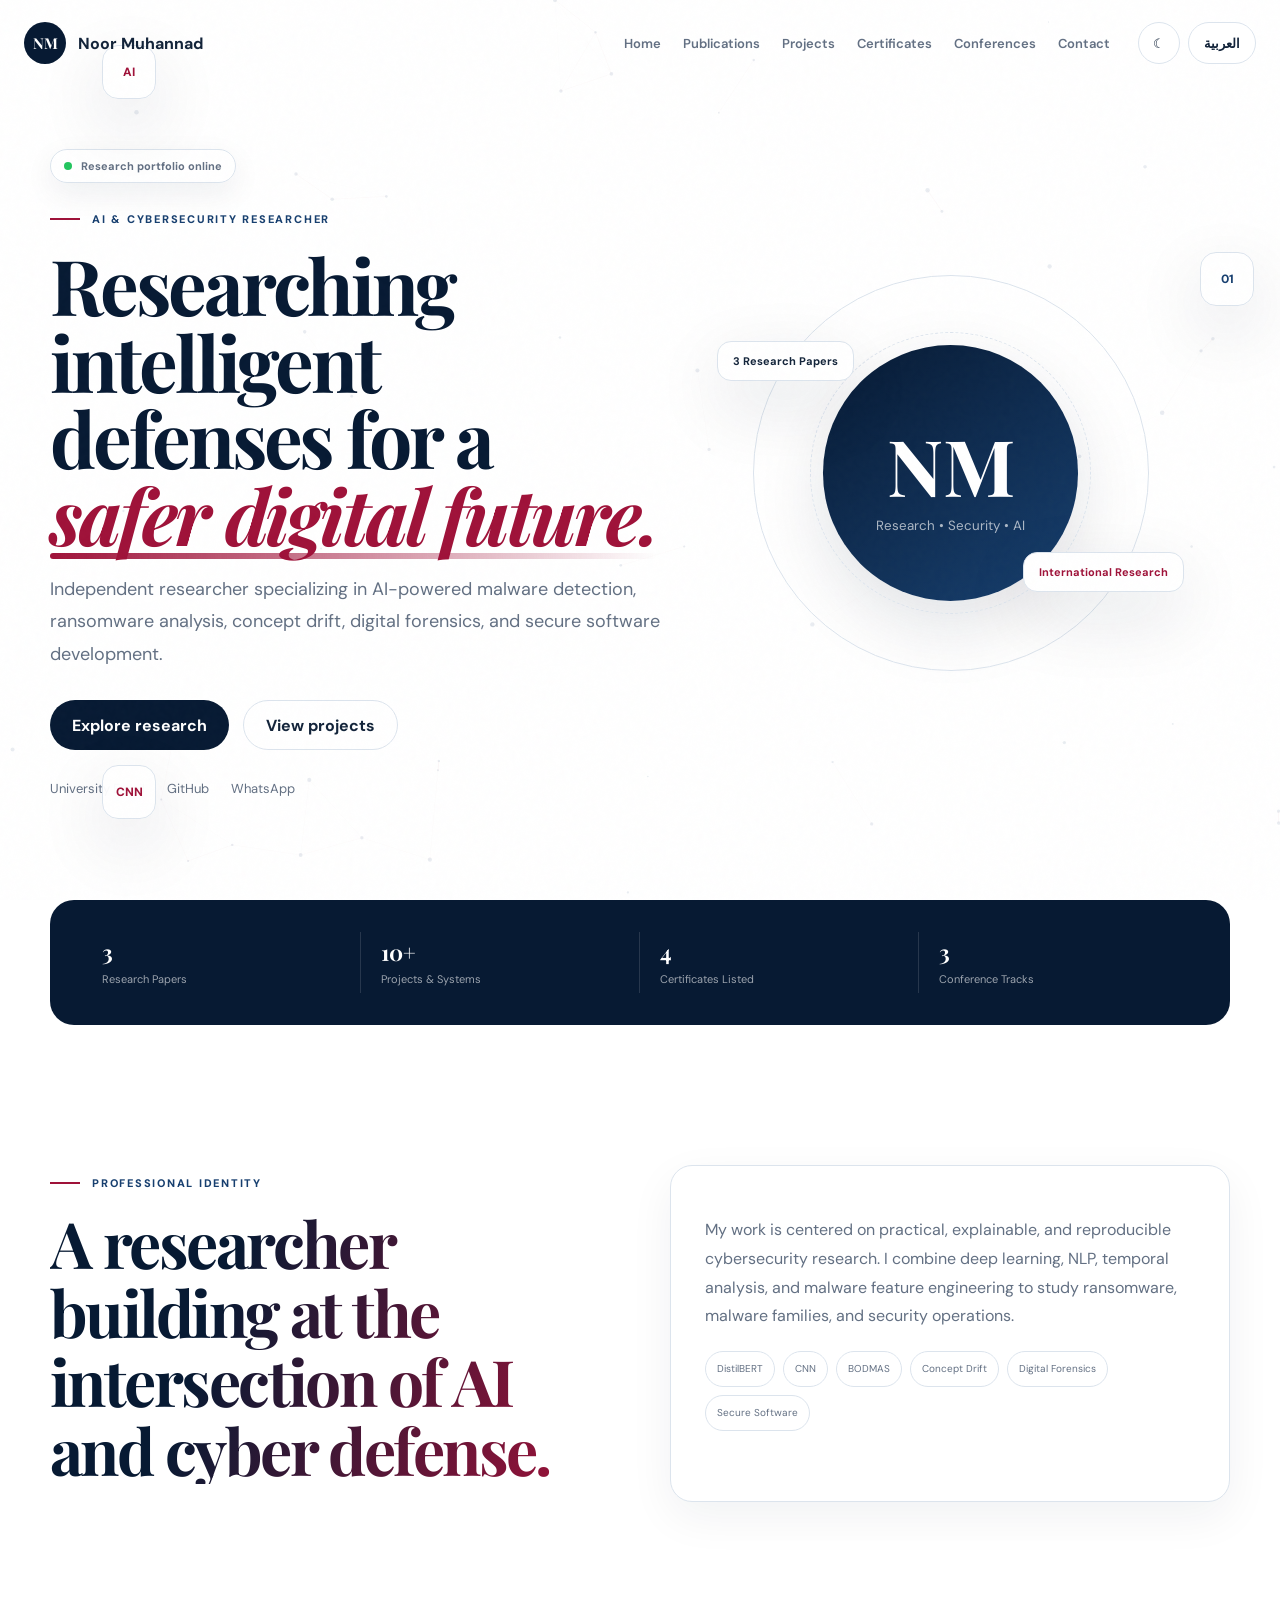
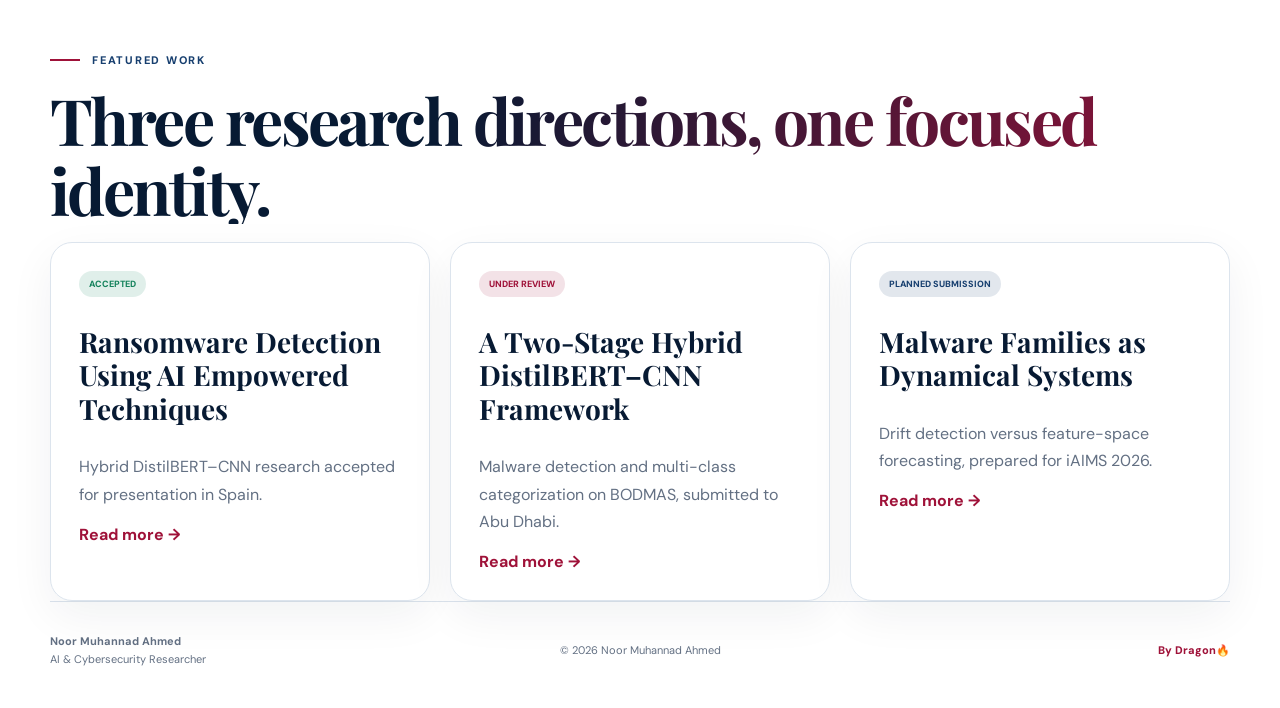
==== index.html @ e081cc7e "Add files via upload Initial Academic Portfolio" ====
<!DOCTYPE html><html lang="en" dir="ltr" data-theme="light"><head>
<meta charset="UTF-8">
<meta name="viewport" content="width=device-width,initial-scale=1">
<meta name="theme-color" content="#071a33">
<link rel="icon" href="assets/favicon.svg" type="image/svg+xml">
<link rel="preconnect" href="https://fonts.googleapis.com">
<link rel="preconnect" href="https://fonts.gstatic.com" crossorigin>
<link href="https://fonts.googleapis.com/css2?family=Cairo:wght@400;500;600;700;800&family=DM+Sans:wght@400;500;600;700&family=Playfair+Display:wght@600;700&display=swap" rel="stylesheet">
<link rel="stylesheet" href="styles.css">
<script defer src="script.js"></script>
<title>Noor Muhannad Ahmed | AI & Cybersecurity Researcher</title>
<meta name="description" content="Academic portfolio of Noor Muhannad Ahmed.">
</head><body><canvas id="cyberCanvas" aria-hidden="true"></canvas><div id="cursorGlow" aria-hidden="true"></div>
<div class="scroll-progress" id="scrollProgress"></div><div class="noise"></div>
<header class="site-header">
<a class="brand" href="index.html"><span class="brand-mark">NM</span><span data-en="Noor Muhannad" data-ar="نور مهند">Noor Muhannad</span></a>
<nav class="nav" id="nav">
<a href="index.html" data-en="Home" data-ar="الرئيسية">Home</a>
<a href="publications.html" data-en="Publications" data-ar="الأبحاث">Publications</a>
<a href="projects.html" data-en="Projects" data-ar="المشاريع">Projects</a>
<a href="certificates.html" data-en="Certificates" data-ar="الشهادات">Certificates</a>
<a href="conferences.html" data-en="Conferences" data-ar="المؤتمرات">Conferences</a>
<a href="contact.html" data-en="Contact" data-ar="التواصل">Contact</a>
</nav>
<div class="header-actions">
<button id="themeToggle" class="icon-btn" aria-label="Theme">☾</button>
<button id="langToggle" class="lang-btn">العربية</button>
<button id="menuBtn" class="menu-btn" aria-label="Menu"><span></span><span></span></button>
</div>
</header>
<main>
<section class="hero section">
<div class="hero-copy reveal">
<div class="live-badge"><span class="live-dot"></span><span data-en="Research portfolio online" data-ar="الملف البحثي متاح الآن">Research portfolio online</span></div>
<p class="eyebrow"><span></span><span data-en="AI & Cybersecurity Researcher" data-ar="باحثة في الذكاء الاصطناعي والأمن السيبراني">AI & Cybersecurity Researcher</span></p>
<h1 data-en="Researching intelligent defenses for a <em>safer digital future.</em>" data-ar="أبحث في الدفاعات الذكية من أجل <em>مستقبل رقمي أكثر أماناً.</em>">Researching intelligent defenses for a <em>safer digital future.</em></h1>
<p class="lead" data-en="Independent researcher specializing in AI-powered malware detection, ransomware analysis, concept drift, digital forensics, and secure software development." data-ar="باحثة مستقلة متخصصة في كشف البرمجيات الخبيثة بالذكاء الاصطناعي، وتحليل برمجيات الفدية، والانجراف المفاهيمي، والأدلة الجنائية الرقمية، وتطوير البرمجيات الآمنة.">Independent researcher specializing in AI-powered malware detection, ransomware analysis, concept drift, digital forensics, and secure software development.</p>
<div class="actions"><a class="btn primary" href="publications.html" data-en="Explore research" data-ar="استعرض الأبحاث">Explore research</a><a class="btn secondary" href="projects.html" data-en="View projects" data-ar="عرض المشاريع">View projects</a></div>
<div class="social-row">
<a href="mailto:NoorMuhannad.sec@student.uobabylon.edu.iq">University Email</a>
<a href="https://github.com/noor-muhannad" target="_blank">GitHub</a>
<a href="https://wa.me/9647718672592" target="_blank">WhatsApp</a>
</div>
</div>
<div class="hero-visual reveal">
<div class="floating-code code-a">AI</div>
<div class="floating-code code-b">01</div>
<div class="floating-code code-c">CNN</div>
<div class="identity-sphere">
<div class="ring r1"></div><div class="ring r2"></div>
<div class="core"><strong>NM</strong><small data-en="Research • Security • AI" data-ar="بحث • أمن • ذكاء اصطناعي">Research • Security • AI</small></div>
<span class="float-card fc1" data-en="3 Research Papers" data-ar="3 أبحاث علمية">3 Research Papers</span>
<span class="float-card fc2" data-en="International Research" data-ar="بحث دولي">International Research</span>
</div>
</div>
</section>
<section class="stats section reveal">
<article><strong>3</strong><span data-en="Research Papers" data-ar="أبحاث علمية">Research Papers</span></article>
<article><strong>10+</strong><span data-en="Projects & Systems" data-ar="مشاريع وأنظمة">Projects & Systems</span></article>
<article><strong>4</strong><span data-en="Certificates Listed" data-ar="شهادات مدرجة">Certificates Listed</span></article>
<article><strong>3</strong><span data-en="Conference Tracks" data-ar="مسارات مؤتمرات">Conference Tracks</span></article>
</section>
<section class="section intro-grid">
<div class="section-title reveal"><p class="eyebrow"><span></span><span data-en="Professional identity" data-ar="الهوية المهنية">Professional identity</span></p><h2 data-en="A researcher building at the intersection of AI and cyber defense." data-ar="باحثة تعمل عند تقاطع الذكاء الاصطناعي والدفاع السيبراني.">A researcher building at the intersection of AI and cyber defense.</h2></div>
<div class="profile-card reveal">
<p data-en="My work is centered on practical, explainable, and reproducible cybersecurity research. I combine deep learning, NLP, temporal analysis, and malware feature engineering to study ransomware, malware families, and security operations." data-ar="يتركز عملي على أبحاث أمن سيبراني عملية وقابلة للتفسير والتكرار. أوظف التعلم العميق ومعالجة اللغة والتحليل الزمني وهندسة خصائص البرمجيات الخبيثة لدراسة برمجيات الفدية وعائلات البرمجيات الخبيثة وعمليات الأمن.">My work is centered on practical, explainable, and reproducible cybersecurity research. I combine deep learning, NLP, temporal analysis, and malware feature engineering to study ransomware, malware families, and security operations.</p>
<div class="profile-list"><span>DistilBERT</span><span>CNN</span><span>BODMAS</span><span>Concept Drift</span><span>Digital Forensics</span><span>Secure Software</span></div>
</div>
</section>
<section class="section featured">
<div class="section-title reveal"><p class="eyebrow"><span></span><span data-en="Featured work" data-ar="أعمال مختارة">Featured work</span></p><h2 data-en="Three research directions, one focused identity." data-ar="ثلاثة اتجاهات بحثية وهوية متخصصة واحدة.">Three research directions, one focused identity.</h2></div>
<div class="card-grid">
<article class="card reveal"><span class="pill accepted" data-en="Accepted" data-ar="مقبول">Accepted</span><h3>Ransomware Detection Using AI Empowered Techniques</h3><p data-en="Hybrid DistilBERT–CNN research accepted for presentation in Spain." data-ar="بحث هجين باستخدام DistilBERT وCNN مقبول للعرض في إسبانيا.">Hybrid DistilBERT–CNN research accepted for presentation in Spain.</p><a href="publications.html">Read more →</a></article>
<article class="card reveal"><span class="pill review" data-en="Under Review" data-ar="قيد المراجعة">Under Review</span><h3>A Two-Stage Hybrid DistilBERT–CNN Framework</h3><p data-en="Malware detection and multi-class categorization on BODMAS, submitted to Abu Dhabi." data-ar="كشف وتصنيف متعدد الفئات للبرمجيات الخبيثة على BODMAS، مقدم إلى أبوظبي.">Malware detection and multi-class categorization on BODMAS, submitted to Abu Dhabi.</p><a href="publications.html">Read more →</a></article>
<article class="card reveal"><span class="pill submitted" data-en="Planned Submission" data-ar="مقرر للتقديم">Planned Submission</span><h3>Malware Families as Dynamical Systems</h3><p data-en="Drift detection versus feature-space forecasting, prepared for iAIMS 2026." data-ar="مقارنة كشف الانجراف بالتنبؤ في فضاء الخصائص، معدّ للتقديم إلى iAIMS 2026.">Drift detection versus feature-space forecasting, prepared for iAIMS 2026.</p><a href="publications.html">Read more →</a></article>
</div>
</section>
</main>
<footer>
<div><strong>Noor Muhannad Ahmed</strong><span data-en="AI & Cybersecurity Researcher" data-ar="باحثة في الذكاء الاصطناعي والأمن السيبراني">AI & Cybersecurity Researcher</span></div>
<p>© <span id="year"></span> Noor Muhannad Ahmed</p>
<p class="dragon">By Dragon🔥</p>
</footer>
</body></html>
---- styles.css ----
:root{--navy:#071a33;--blue:#173f6f;--cherry:#9f1239;--cherry2:#c51f4f;--bg:#fff;--surface:#fff;--surface2:#f4f7fa;--text:#13243a;--muted:#637083;--line:#dce4ed;--shadow:0 24px 70px rgba(7,26,51,.12)}
html[data-theme=dark]{--navy:#e9f0fa;--blue:#94b7e5;--cherry:#ef4d79;--cherry2:#ff7198;--bg:#09111f;--surface:#0e1929;--surface2:#132238;--text:#eef4fb;--muted:#9eacbf;--line:#26364d;--shadow:0 24px 70px rgba(0,0,0,.35)}
*{box-sizing:border-box}html{scroll-behavior:smooth}body{margin:0;background:var(--bg);color:var(--text);font-family:"DM Sans",sans-serif;transition:.3s}a{text-decoration:none;color:inherit}.section{width:min(1180px,calc(100% - 48px));margin:auto}.noise{position:fixed;inset:0;pointer-events:none;z-index:90;opacity:.02;background-image:url("data:image/svg+xml,%3Csvg viewBox='0 0 160 160' xmlns='http://www.w3.org/2000/svg'%3E%3Cfilter id='n'%3E%3CfeTurbulence type='fractalNoise' baseFrequency='.9' numOctaves='4'/%3E%3C/filter%3E%3Crect width='100%25' height='100%25' filter='url(%23n)'/%3E%3C/svg%3E")}.scroll-progress{position:fixed;top:0;left:0;height:3px;background:linear-gradient(90deg,var(--cherry),var(--cherry2));z-index:200;width:0}.site-header{width:min(1280px,calc(100% - 48px));height:86px;margin:auto;display:flex;align-items:center;gap:28px;position:relative;z-index:100}.brand{display:flex;align-items:center;gap:12px;font-weight:700}.brand-mark{width:42px;height:42px;border-radius:50%;display:grid;place-items:center;background:#071a33;color:#fff;font:700 15px "Playfair Display",serif}.nav{display:flex;gap:22px;margin-left:auto;font-size:13px;font-weight:600}.nav a{color:var(--muted)}.nav a:hover{color:var(--cherry)}.header-actions{display:flex;gap:8px}.icon-btn,.lang-btn{border:1px solid var(--line);background:var(--surface);color:var(--text);height:42px;border-radius:999px;cursor:pointer}.icon-btn{width:42px}.lang-btn{padding:0 15px;font-weight:700}.menu-btn{display:none;border:0;background:transparent}.menu-btn span{display:block;width:24px;height:2px;background:var(--text);margin:5px}.hero{min-height:calc(100vh - 86px);display:grid;grid-template-columns:1.1fr .9fr;align-items:center;gap:70px;padding:60px 0 100px}.eyebrow{display:flex;align-items:center;gap:12px;text-transform:uppercase;letter-spacing:.16em;font-size:11px;font-weight:800;color:var(--blue)}.eyebrow>span:first-child{width:30px;height:2px;background:var(--cherry)}h1,h2,h3{color:var(--navy)}.hero h1,.page-hero h1,.section-title h2{font-family:"Playfair Display",serif;letter-spacing:-.04em}.hero h1{font-size:clamp(54px,6vw,90px);line-height:1;margin:20px 0}.hero h1 em{color:var(--cherry)}.lead{font-size:18px;line-height:1.8;color:var(--muted);max-width:700px}.actions{display:flex;gap:14px;margin-top:30px}.btn{display:inline-flex;align-items:center;justify-content:center;min-height:50px;padding:0 22px;border-radius:999px;font-weight:700}.primary{background:#071a33;color:#fff}.secondary{border:1px solid var(--line);background:var(--surface)}.social-row{display:flex;gap:22px;margin-top:30px;color:var(--muted);font-size:13px}.identity-sphere{width:min(440px,90vw);aspect-ratio:1;position:relative;display:grid;place-items:center}.ring{position:absolute;border:1px solid var(--line);border-radius:50%}.r1{inset:5%;animation:spin 20s linear infinite}.r2{inset:18%;border-style:dashed;animation:spin 15s linear infinite reverse}.core{width:58%;aspect-ratio:1;border-radius:50%;background:linear-gradient(145deg,#071a33,#173f6f);color:#fff;display:grid;place-items:center;align-content:center;box-shadow:var(--shadow)}.core strong{font:700 78px "Playfair Display",serif}.core small{opacity:.65}.float-card{position:absolute;background:var(--surface);border:1px solid var(--line);border-radius:14px;padding:12px 15px;box-shadow:var(--shadow);font-size:11px;font-weight:700}.fc1{top:20%;left:-3%}.fc2{right:-3%;bottom:23%;color:var(--cherry)}.stats{background:#071a33;color:#fff;display:grid;grid-template-columns:repeat(4,1fr);padding:32px;border-radius:24px}.stats article{padding:5px 20px;border-right:1px solid rgba(255,255,255,.13)}.stats article:last-child{border-right:0}.stats strong{display:block;font:700 22px "Playfair Display",serif}.stats span{font-size:11px;color:rgba(255,255,255,.6)}.intro-grid,.featured{padding-top:140px}.intro-grid{display:grid;grid-template-columns:1fr 1fr;gap:60px}.section-title h2{font-size:clamp(40px,5vw,65px);line-height:1.08;margin:18px 0}.profile-card,.card,.project-card,.certificate-card,.publication,.conference,.contact-panel,.qr-box{background:var(--surface);border:1px solid var(--line);border-radius:22px;box-shadow:0 15px 45px rgba(7,26,51,.06)}.profile-card{padding:34px;line-height:1.8;color:var(--muted)}.profile-list,.tags{display:flex;flex-wrap:wrap;gap:8px;margin-top:20px}.profile-list span,.tags span{border:1px solid var(--line);border-radius:999px;padding:8px 11px;font-size:10px}.card-grid{display:grid;grid-template-columns:repeat(3,1fr);gap:20px}.card{padding:28px}.card h3{font:700 28px/1.2 "Playfair Display",serif}.card p{color:var(--muted);line-height:1.7}.card a,.text-link{color:var(--cherry);font-weight:700}.pill{display:inline-flex;padding:7px 10px;border-radius:999px;font-size:9px;text-transform:uppercase;font-weight:800}.accepted{background:rgba(22,131,93,.13);color:#16835d}.review{background:rgba(159,18,57,.12);color:var(--cherry)}.submitted{background:rgba(23,63,111,.12);color:var(--blue)}.page-hero{padding:90px 0 70px}.page-hero h1{font-size:clamp(48px,6vw,78px);line-height:1.06;max-width:980px}.pub-list,.conference-list{display:flex;flex-direction:column;gap:22px;padding-bottom:100px}.publication{padding:34px}.pub-meta{display:flex;justify-content:space-between}.publication h2{font:700 34px/1.2 "Playfair Display",serif}.publication p{color:var(--muted);line-height:1.75}.authors{color:var(--blue)!important;font-weight:700}.venue{font-weight:700}.pub-actions{margin-top:22px}.project-grid{display:grid;grid-template-columns:repeat(3,1fr);gap:20px;padding-bottom:100px}.project-card{padding:28px;position:relative}.project-no{position:absolute;right:22px;top:18px;color:var(--muted);opacity:.35;font-weight:800}.project-card h3{font:700 27px/1.2 "Playfair Display",serif;padding-right:30px}.project-card p{color:var(--muted);line-height:1.7}.stack{color:var(--cherry)!important;font-size:11px;font-weight:700}.certificate-grid{display:grid;grid-template-columns:repeat(2,1fr);gap:22px}.certificate-card{padding:30px}.cert-icon{width:48px;height:48px;border-radius:14px;background:#071a33;color:#fff;display:grid;place-items:center;font-weight:800}.certificate-card h3{font:700 28px/1.2 "Playfair Display",serif}.certificate-card p{color:var(--muted);line-height:1.7}.cert-note{display:inline-block;margin-top:15px;color:var(--cherry);font-size:11px}.recognition{padding:140px 0 100px}.conference{padding:30px;display:grid;grid-template-columns:70px 1fr;gap:22px}.flag{font-size:40px}.conference h2{font:700 32px/1.2 "Playfair Display",serif}.conference p{color:var(--muted);line-height:1.7}.contact-layout{display:grid;grid-template-columns:1fr 360px;gap:24px;padding-bottom:100px}.contact-panel{padding:26px;display:flex;flex-direction:column;gap:12px}.contact-panel a{display:flex;align-items:center;gap:14px;padding:16px;border:1px solid var(--line);border-radius:14px}.contact-panel a>span{width:38px;height:38px;border-radius:50%;display:grid;place-items:center;background:var(--surface2)}.contact-panel small{display:block;color:var(--muted)}.contact-panel strong{font-size:13px}.qr-box{padding:26px;text-align:center}.qr-box h2{font:700 28px "Playfair Display",serif}.qr-box img{max-width:220px}.qr-box p{font-size:10px;color:var(--muted);word-break:break-all}footer{width:min(1180px,calc(100% - 48px));margin:auto;border-top:1px solid var(--line);padding:30px 0 40px;display:grid;grid-template-columns:1fr auto 1fr;align-items:center;color:var(--muted);font-size:11px}footer div span{display:block;margin-top:4px}.dragon{text-align:right;color:var(--cherry);font-weight:800}.reveal{opacity:0;transform:translateY(24px);transition:.7s}.reveal.visible{opacity:1;transform:none}.arabic{font-family:"Cairo",sans-serif}.arabic h1,.arabic h2,.arabic h3{font-family:"Cairo",sans-serif!important}.arabic .nav{margin-left:0;margin-right:auto}.arabic .stats article{border-right:0;border-left:1px solid rgba(255,255,255,.13)}.arabic .stats article:last-child{border-left:0}.arabic .project-no{right:auto;left:22px}.arabic .project-card h3{padding-right:0;padding-left:30px}.arabic .dragon{text-align:left}@keyframes spin{to{transform:rotate(360deg)}}@media(max-width:900px){.nav{display:none;position:absolute;top:74px;right:0;width:240px;padding:20px;background:var(--surface);border:1px solid var(--line);border-radius:18px;box-shadow:var(--shadow);flex-direction:column}.nav.open{display:flex}.menu-btn{display:block}.hero{grid-template-columns:1fr;text-align:center}.eyebrow,.actions,.social-row{justify-content:center}.stats{grid-template-columns:1fr 1fr}.intro-grid{grid-template-columns:1fr}.card-grid,.project-grid{grid-template-columns:1fr 1fr}.contact-layout{grid-template-columns:1fr}.qr-box{max-width:380px;margin:auto}.arabic .nav{right:auto;left:0}}@media(max-width:600px){.section,.site-header,footer{width:min(100% - 28px,1180px)}.hero h1{font-size:46px}.stats{grid-template-columns:1fr}.stats article,.arabic .stats article{border:0;border-bottom:1px solid rgba(255,255,255,.13);padding:15px 3px}.card-grid,.project-grid,.certificate-grid{grid-template-columns:1fr}.publication h2,.conference h2{font-size:26px}.conference{grid-template-columns:1fr}.contact-panel strong{font-size:10px}.social-row{flex-direction:column;align-items:center}.intro-grid,.featured{padding-top:100px}footer{grid-template-columns:1fr;text-align:center;gap:6px}.dragon,.arabic .dragon{text-align:center}}

#cyberCanvas{
position:fixed;
inset:0;
width:100%;
height:100%;
z-index:-3;
pointer-events:none;
opacity:.42
}
#cursorGlow{
position:fixed;
width:260px;
height:260px;
border-radius:50%;
pointer-events:none;
z-index:-2;
background:radial-gradient(circle,rgba(159,18,57,.14),rgba(23,63,111,.07) 42%,transparent 72%);
transform:translate(-50%,-50%);
filter:blur(8px);
opacity:0;
transition:opacity .25s ease
}
body:hover #cursorGlow{opacity:1}
.live-badge{
display:inline-flex;
align-items:center;
gap:9px;
margin-bottom:18px;
padding:9px 13px;
border:1px solid var(--line);
border-radius:999px;
background:color-mix(in srgb,var(--surface) 88%,transparent);
backdrop-filter:blur(14px);
box-shadow:0 10px 30px rgba(7,26,51,.07);
font-size:11px;
font-weight:700;
color:var(--muted)
}
.live-dot{
width:8px;
height:8px;
border-radius:50%;
background:#22c55e;
box-shadow:0 0 0 0 rgba(34,197,94,.5);
animation:livePulse 2s infinite
}
@keyframes livePulse{
0%{box-shadow:0 0 0 0 rgba(34,197,94,.45)}
70%{box-shadow:0 0 0 9px rgba(34,197,94,0)}
100%{box-shadow:0 0 0 0 rgba(34,197,94,0)}
}
.floating-code{
position:absolute;
width:54px;
height:54px;
border-radius:16px;
display:grid;
place-items:center;
background:color-mix(in srgb,var(--surface) 90%,transparent);
border:1px solid var(--line);
box-shadow:var(--shadow);
font-weight:800;
font-size:12px;
color:var(--cherry);
backdrop-filter:blur(14px);
animation:floatCode 5s ease-in-out infinite;
z-index:3
}
.code-a{top:5%;left:8%;animation-delay:0s}
.code-b{right:2%;top:28%;animation-delay:1.1s;color:var(--blue)}
.code-c{left:8%;bottom:9%;animation-delay:2.2s}
@keyframes floatCode{
0%,100%{transform:translateY(0) rotate(0)}
50%{transform:translateY(-14px) rotate(3deg)}
}
.brand-mark{
position:relative;
overflow:hidden
}
.brand-mark::after{
content:"";
position:absolute;
inset:-40%;
background:linear-gradient(110deg,transparent 35%,rgba(255,255,255,.35) 50%,transparent 65%);
transform:translateX(-120%) rotate(12deg);
animation:brandShine 5s ease-in-out infinite
}
@keyframes brandShine{
0%,72%{transform:translateX(-120%) rotate(12deg)}
88%,100%{transform:translateX(120%) rotate(12deg)}
}
.card,.project-card,.certificate-card,.publication,.conference,.profile-card,.contact-panel,.qr-box{
position:relative;
overflow:hidden;
transition:transform .28s ease,box-shadow .28s ease,border-color .28s ease
}
.card::before,.project-card::before,.certificate-card::before,.publication::before,.conference::before{
content:"";
position:absolute;
inset:0;
background:linear-gradient(120deg,transparent 15%,color-mix(in srgb,var(--cherry) 7%,transparent),transparent 78%);
transform:translateX(-120%);
transition:transform .7s ease;
pointer-events:none
}
.card:hover::before,.project-card:hover::before,.certificate-card:hover::before,.publication:hover::before,.conference:hover::before{
transform:translateX(120%)
}
.card:hover,.project-card:hover,.certificate-card:hover,.publication:hover,.conference:hover,.profile-card:hover{
transform:translateY(-8px);
box-shadow:var(--shadow);
border-color:color-mix(in srgb,var(--cherry) 35%,var(--line))
}
.hero h1 em{
position:relative;
display:inline-block
}
.hero h1 em::after{
content:"";
position:absolute;
left:0;
right:0;
bottom:-6px;
height:6px;
border-radius:999px;
background:linear-gradient(90deg,var(--cherry),transparent);
transform:scaleX(0);
transform-origin:left;
animation:underlineGrow 1.1s .65s ease forwards
}
@keyframes underlineGrow{to{transform:scaleX(1)}}
.stats article strong{
animation:metricGlow 4s ease-in-out infinite
}
.stats article:nth-child(2) strong{animation-delay:.5s}
.stats article:nth-child(3) strong{animation-delay:1s}
.stats article:nth-child(4) strong{animation-delay:1.5s}
@keyframes metricGlow{
0%,100%{text-shadow:none}
50%{text-shadow:0 0 18px rgba(255,255,255,.28)}
}
.page-hero h1,.section-title h2{
background:linear-gradient(110deg,var(--navy) 15%,var(--cherry) 48%,var(--navy) 82%);
background-size:220% auto;
-webkit-background-clip:text;
background-clip:text;
color:transparent;
animation:titleShift 8s linear infinite
}
@keyframes titleShift{to{background-position:220% center}}
.reveal{
opacity:0;
transform:translateY(34px) scale(.985);
filter:blur(5px);
transition:opacity .8s ease,transform .8s ease,filter .8s ease
}
.reveal.visible{
opacity:1;
transform:none;
filter:none
}
@media (prefers-reduced-motion:reduce){
*,*::before,*::after{animation:none!important;transition:none!important}
#cyberCanvas,#cursorGlow{display:none}
}
@media(max-width:700px){
#cursorGlow{display:none}
.floating-code{width:44px;height:44px;font-size:10px}
.code-a{left:2%}.code-b{right:0}.code-c{left:3%}
}
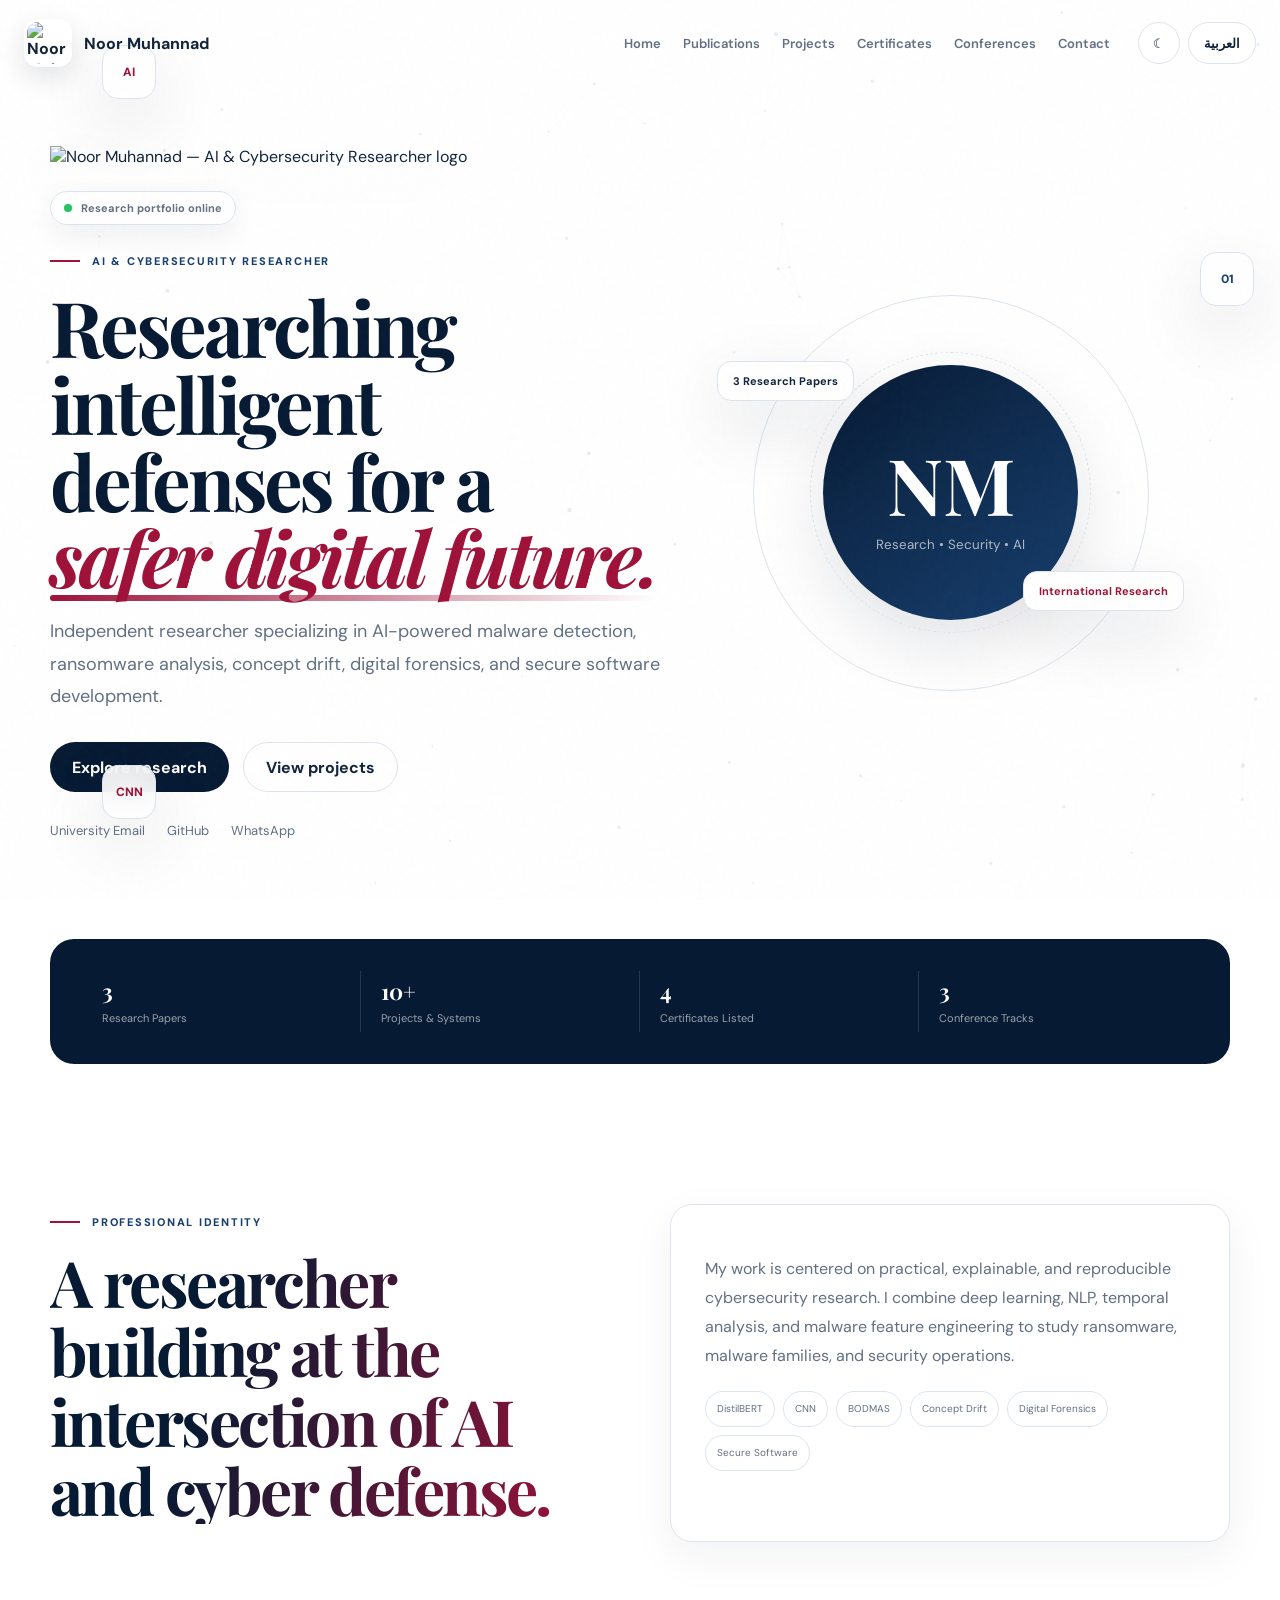
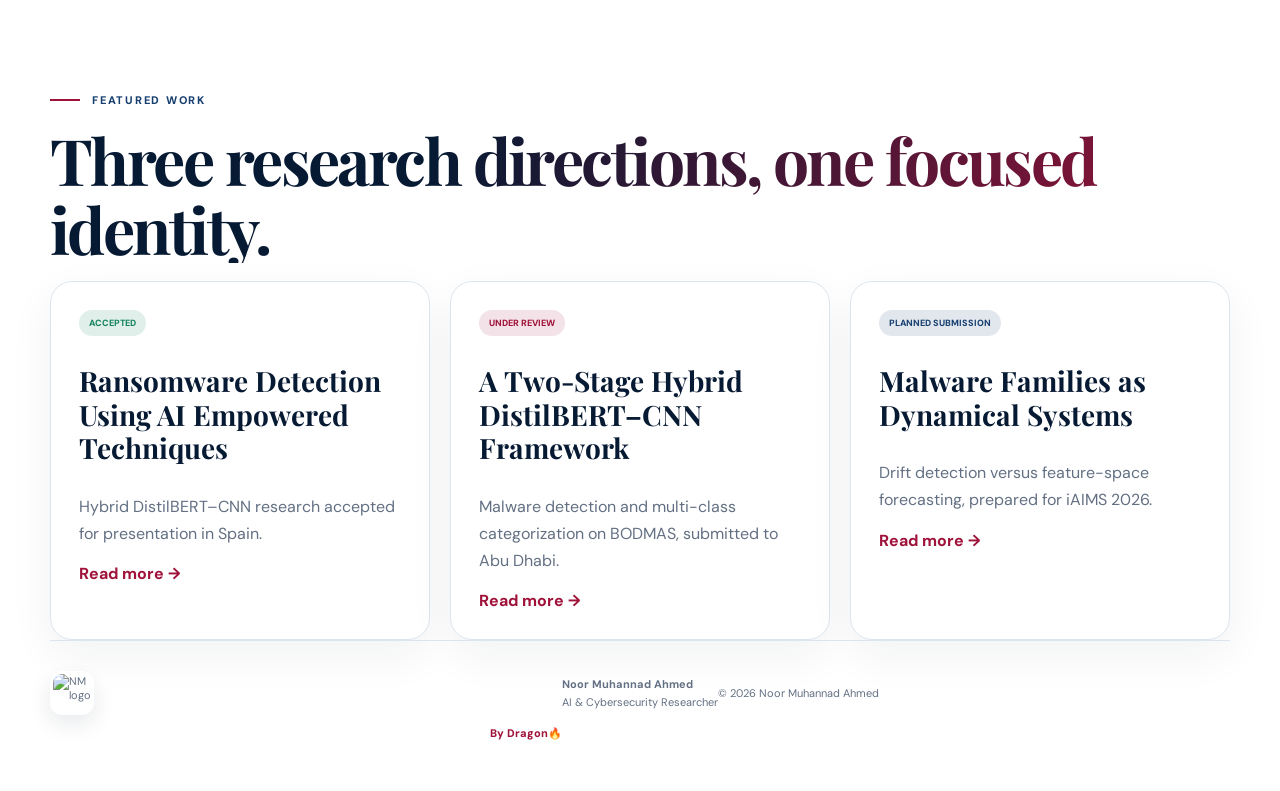
==== commit da6605dc: "Add files via upload" ====
--- a/index.html
+++ b/index.html
@@ -2,7 +2,7 @@
 <meta charset="UTF-8">
 <meta name="viewport" content="width=device-width,initial-scale=1">
 <meta name="theme-color" content="#071a33">
-<link rel="icon" href="assets/favicon.svg" type="image/svg+xml">
+<link rel="icon" href="assets/noor-monogram.png" type="image/png">
 <link rel="preconnect" href="https://fonts.googleapis.com">
 <link rel="preconnect" href="https://fonts.gstatic.com" crossorigin>
 <link href="https://fonts.googleapis.com/css2?family=Cairo:wght@400;500;600;700;800&family=DM+Sans:wght@400;500;600;700&family=Playfair+Display:wght@600;700&display=swap" rel="stylesheet">
@@ -13,7 +13,10 @@
 </head><body><canvas id="cyberCanvas" aria-hidden="true"></canvas><div id="cursorGlow" aria-hidden="true"></div>
 <div class="scroll-progress" id="scrollProgress"></div><div class="noise"></div>
 <header class="site-header">
-<a class="brand" href="index.html"><span class="brand-mark">NM</span><span data-en="Noor Muhannad" data-ar="نور مهند">Noor Muhannad</span></a>
+<a class="brand brand-logo" href="index.html" aria-label="Noor Muhannad home">
+<img src="assets/noor-monogram.png" alt="Noor Muhannad logo">
+<span data-en="Noor Muhannad" data-ar="نور مهند">Noor Muhannad</span>
+</a>
 <nav class="nav" id="nav">
 <a href="index.html" data-en="Home" data-ar="الرئيسية">Home</a>
 <a href="publications.html" data-en="Publications" data-ar="الأبحاث">Publications</a>
@@ -31,6 +34,7 @@
 <main>
 <section class="hero section">
 <div class="hero-copy reveal">
+<img class="hero-brand-logo" src="assets/noor-logo-cropped.png" alt="Noor Muhannad — AI & Cybersecurity Researcher logo">
 <div class="live-badge"><span class="live-dot"></span><span data-en="Research portfolio online" data-ar="الملف البحثي متاح الآن">Research portfolio online</span></div>
 <p class="eyebrow"><span></span><span data-en="AI & Cybersecurity Researcher" data-ar="باحثة في الذكاء الاصطناعي والأمن السيبراني">AI & Cybersecurity Researcher</span></p>
 <h1 data-en="Researching intelligent defenses for a <em>safer digital future.</em>" data-ar="أبحث في الدفاعات الذكية من أجل <em>مستقبل رقمي أكثر أماناً.</em>">Researching intelligent defenses for a <em>safer digital future.</em></h1>
@@ -76,7 +80,7 @@
 </div>
 </section>
 </main>
-<footer>
+<footer><img class="footer-logo" src="assets/noor-monogram.png" alt="NM logo">
 <div><strong>Noor Muhannad Ahmed</strong><span data-en="AI & Cybersecurity Researcher" data-ar="باحثة في الذكاء الاصطناعي والأمن السيبراني">AI & Cybersecurity Researcher</span></div>
 <p>© <span id="year"></span> Noor Muhannad Ahmed</p>
 <p class="dragon">By Dragon🔥</p>
--- a/styles.css
+++ b/styles.css
@@ -173,3 +173,13 @@
 .floating-code{width:44px;height:44px;font-size:10px}
 .code-a{left:2%}.code-b{right:0}.code-c{left:3%}
 }
+
+.brand-logo{display:flex;align-items:center;gap:12px}
+.brand-logo img{width:48px;height:48px;object-fit:contain;border-radius:14px;background:#fff;padding:3px;box-shadow:0 10px 28px rgba(7,26,51,.12)}
+.hero-brand-logo{width:min(560px,92%);height:auto;display:block;margin:0 0 24px;filter:drop-shadow(0 18px 35px rgba(7,26,51,.08));animation:logoReveal 1s ease both}
+@keyframes logoReveal{from{opacity:0;transform:translateY(18px) scale(.97)}to{opacity:1;transform:none}}
+.footer-logo{width:44px;height:44px;object-fit:contain;border-radius:12px;background:#fff;padding:3px;box-shadow:0 8px 22px rgba(7,26,51,.1);margin-right:14px}
+footer{position:relative}
+html[data-theme="dark"] .brand-logo img,html[data-theme="dark"] .footer-logo{background:#fff}
+@media(max-width:900px){.hero-brand-logo{margin-inline:auto}}
+@media(max-width:600px){.brand-logo img{width:42px;height:42px}.brand-logo span{display:none}.hero-brand-logo{width:100%;margin-bottom:18px}.footer-logo{margin:0 auto 8px}}
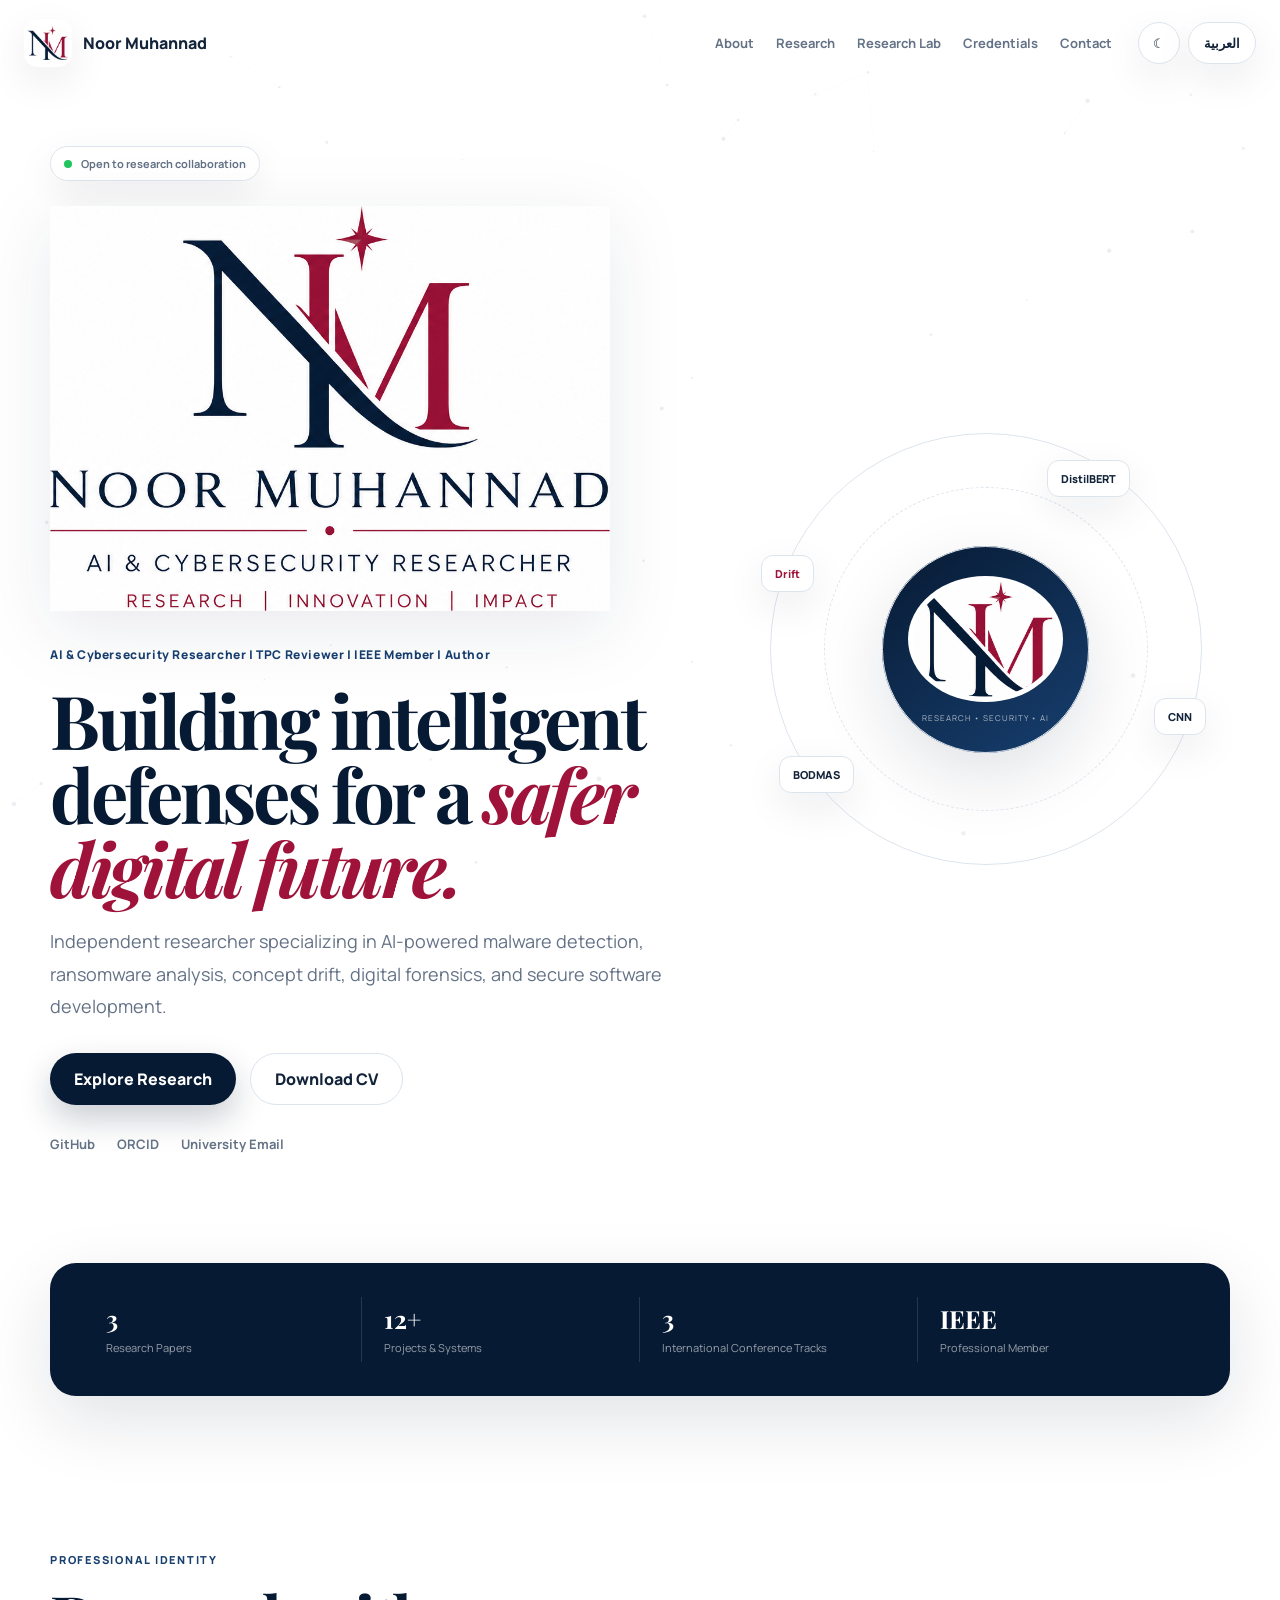
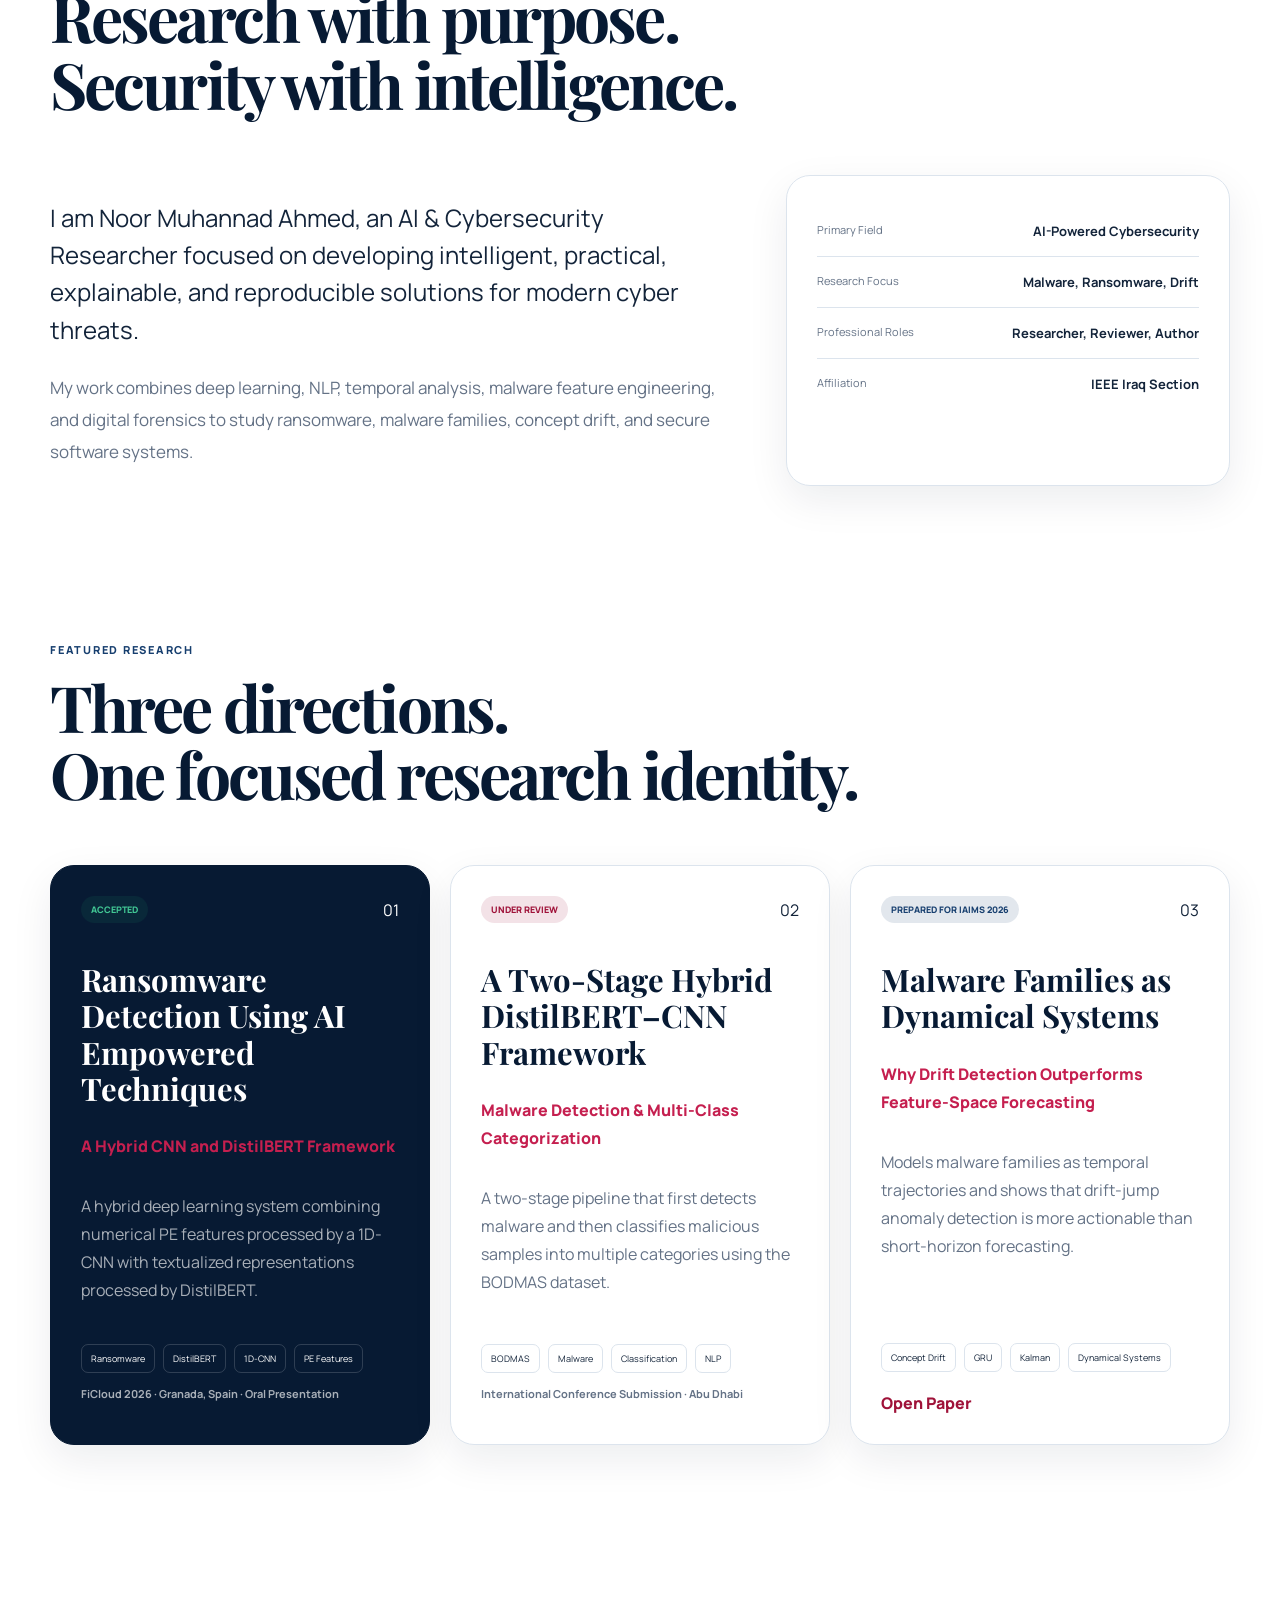
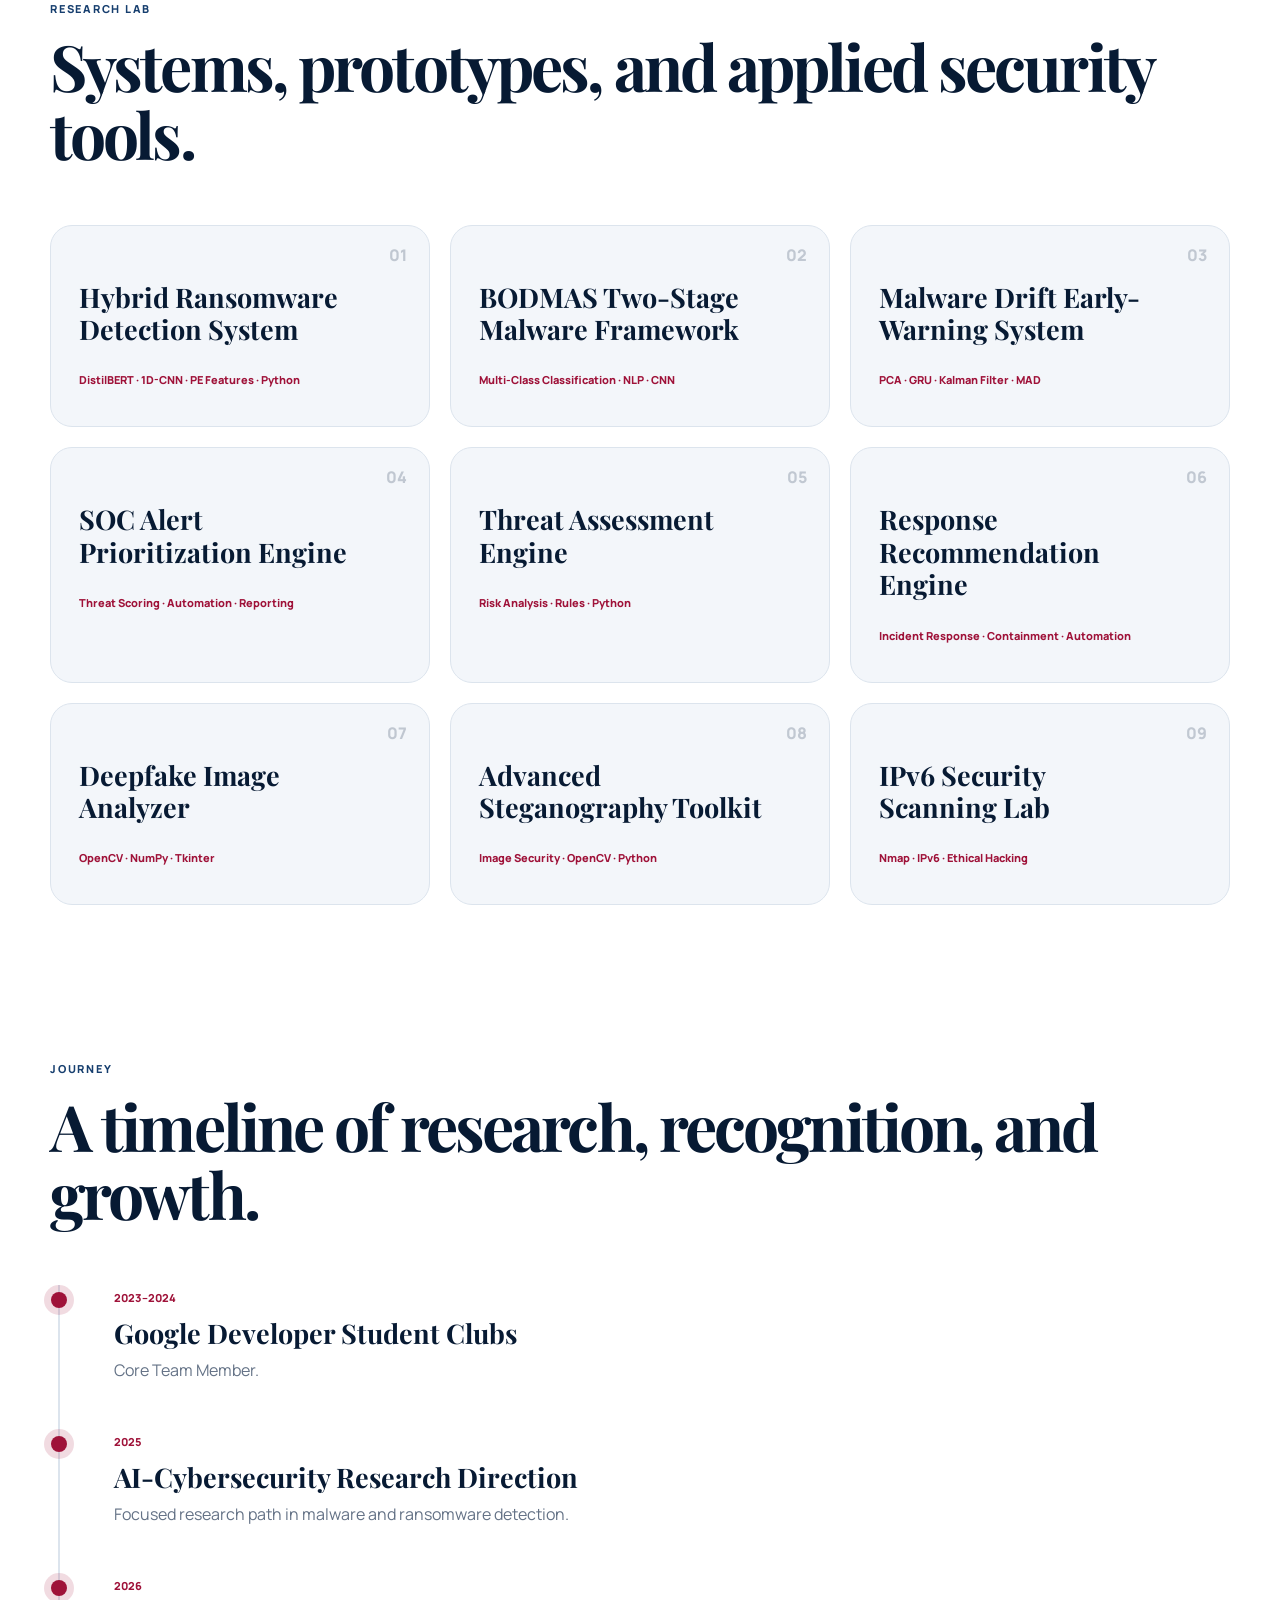
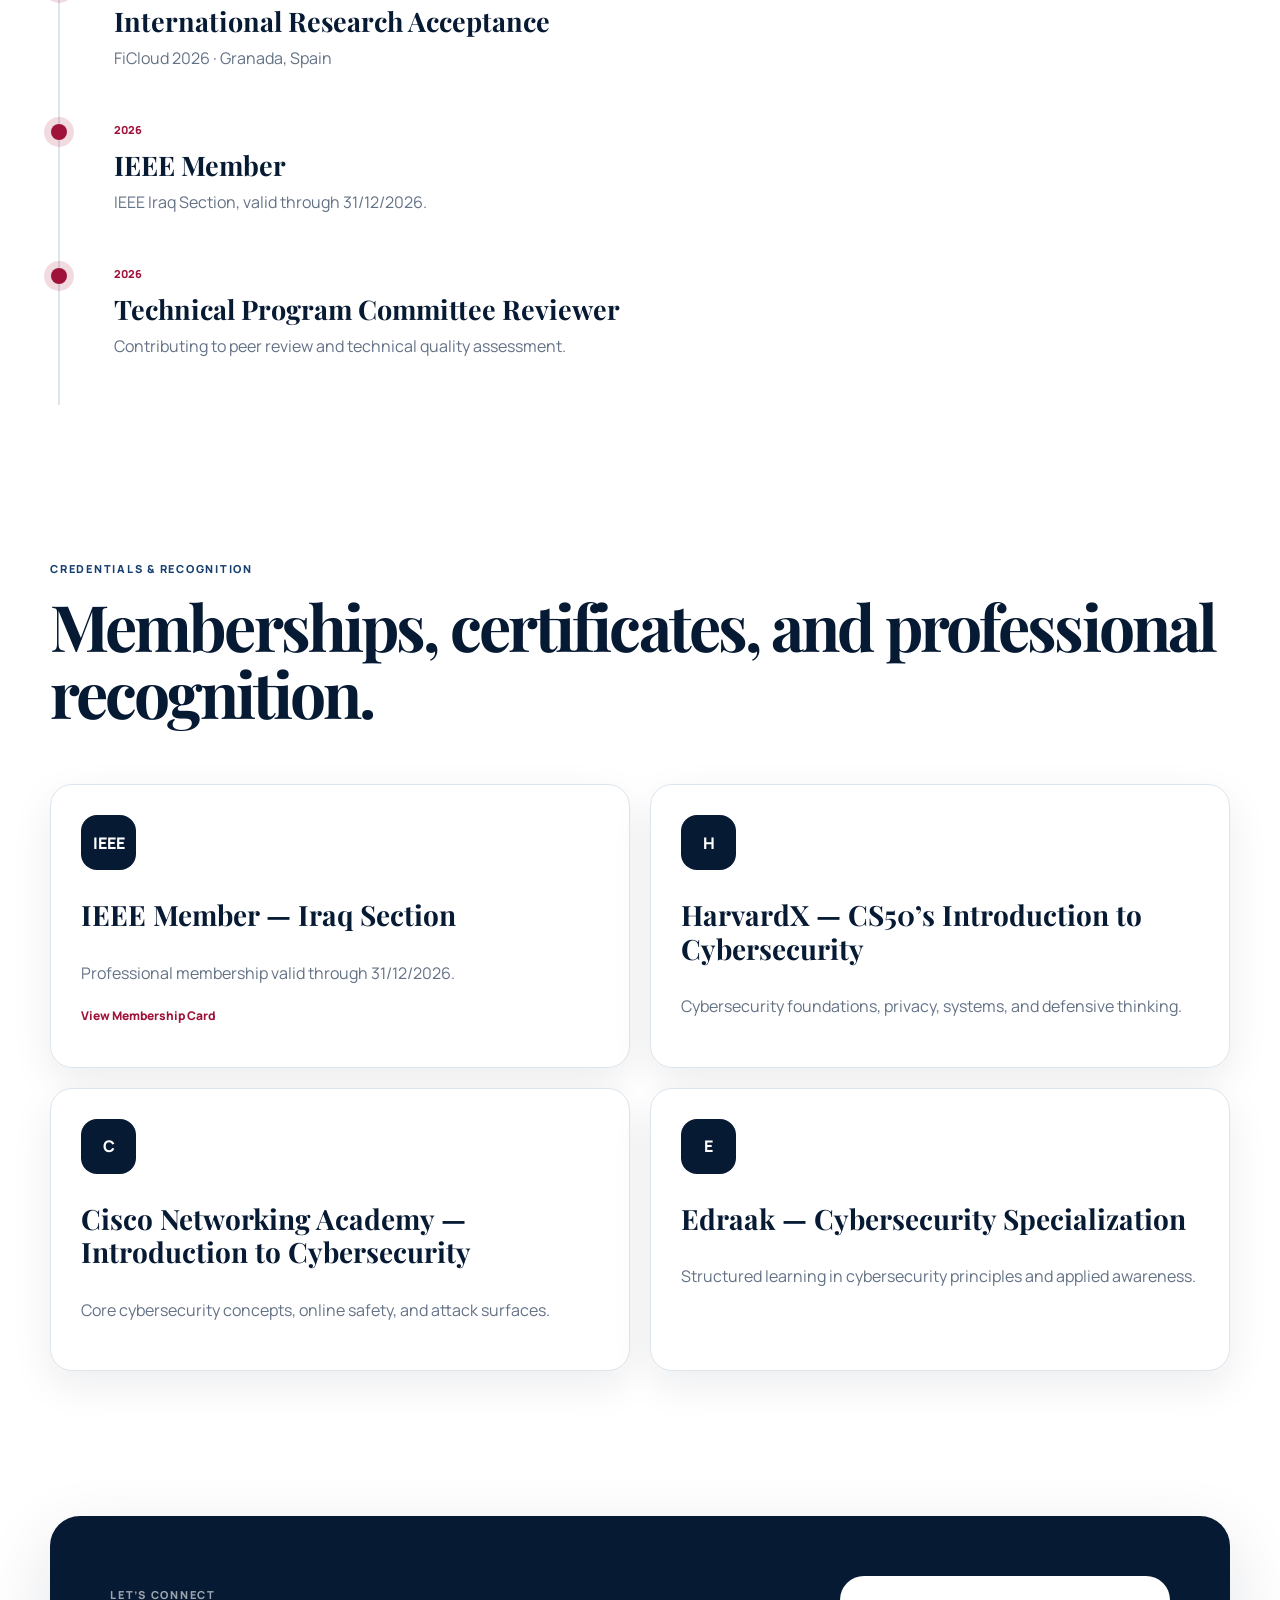
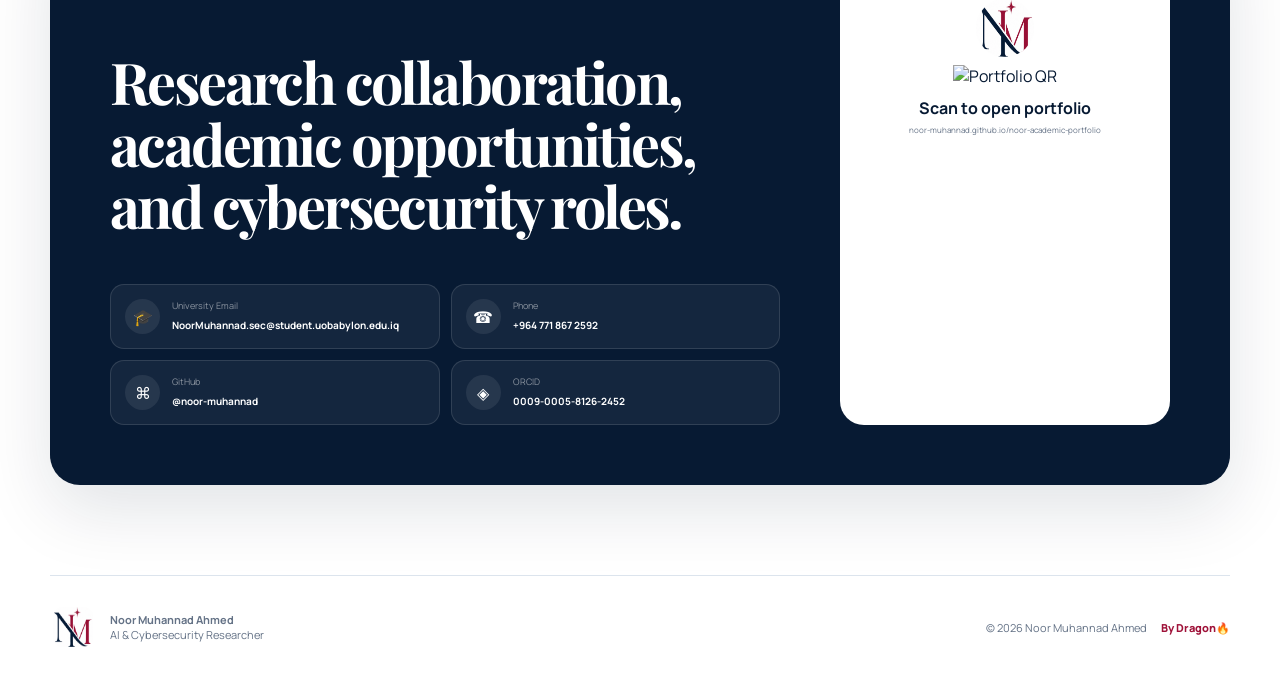
==== commit fc0a513c: "Add files via upload" ====
--- a/index.html
+++ b/index.html
@@ -1,88 +1,256 @@
-<!DOCTYPE html><html lang="en" dir="ltr" data-theme="light"><head>
-<meta charset="UTF-8">
-<meta name="viewport" content="width=device-width,initial-scale=1">
-<meta name="theme-color" content="#071a33">
-<link rel="icon" href="assets/noor-monogram.png" type="image/png">
-<link rel="preconnect" href="https://fonts.googleapis.com">
-<link rel="preconnect" href="https://fonts.gstatic.com" crossorigin>
-<link href="https://fonts.googleapis.com/css2?family=Cairo:wght@400;500;600;700;800&family=DM+Sans:wght@400;500;600;700&family=Playfair+Display:wght@600;700&display=swap" rel="stylesheet">
-<link rel="stylesheet" href="styles.css">
-<script defer src="script.js"></script>
-<title>Noor Muhannad Ahmed | AI & Cybersecurity Researcher</title>
-<meta name="description" content="Academic portfolio of Noor Muhannad Ahmed.">
-</head><body><canvas id="cyberCanvas" aria-hidden="true"></canvas><div id="cursorGlow" aria-hidden="true"></div>
-<div class="scroll-progress" id="scrollProgress"></div><div class="noise"></div>
-<header class="site-header">
-<a class="brand brand-logo" href="index.html" aria-label="Noor Muhannad home">
-<img src="assets/noor-monogram.png" alt="Noor Muhannad logo">
-<span data-en="Noor Muhannad" data-ar="نور مهند">Noor Muhannad</span>
-</a>
-<nav class="nav" id="nav">
-<a href="index.html" data-en="Home" data-ar="الرئيسية">Home</a>
-<a href="publications.html" data-en="Publications" data-ar="الأبحاث">Publications</a>
-<a href="projects.html" data-en="Projects" data-ar="المشاريع">Projects</a>
-<a href="certificates.html" data-en="Certificates" data-ar="الشهادات">Certificates</a>
-<a href="conferences.html" data-en="Conferences" data-ar="المؤتمرات">Conferences</a>
-<a href="contact.html" data-en="Contact" data-ar="التواصل">Contact</a>
-</nav>
-<div class="header-actions">
-<button id="themeToggle" class="icon-btn" aria-label="Theme">☾</button>
-<button id="langToggle" class="lang-btn">العربية</button>
-<button id="menuBtn" class="menu-btn" aria-label="Menu"><span></span><span></span></button>
-</div>
-</header>
-<main>
-<section class="hero section">
-<div class="hero-copy reveal">
-<img class="hero-brand-logo" src="assets/noor-logo-cropped.png" alt="Noor Muhannad — AI & Cybersecurity Researcher logo">
-<div class="live-badge"><span class="live-dot"></span><span data-en="Research portfolio online" data-ar="الملف البحثي متاح الآن">Research portfolio online</span></div>
-<p class="eyebrow"><span></span><span data-en="AI & Cybersecurity Researcher" data-ar="باحثة في الذكاء الاصطناعي والأمن السيبراني">AI & Cybersecurity Researcher</span></p>
-<h1 data-en="Researching intelligent defenses for a <em>safer digital future.</em>" data-ar="أبحث في الدفاعات الذكية من أجل <em>مستقبل رقمي أكثر أماناً.</em>">Researching intelligent defenses for a <em>safer digital future.</em></h1>
-<p class="lead" data-en="Independent researcher specializing in AI-powered malware detection, ransomware analysis, concept drift, digital forensics, and secure software development." data-ar="باحثة مستقلة متخصصة في كشف البرمجيات الخبيثة بالذكاء الاصطناعي، وتحليل برمجيات الفدية، والانجراف المفاهيمي، والأدلة الجنائية الرقمية، وتطوير البرمجيات الآمنة.">Independent researcher specializing in AI-powered malware detection, ransomware analysis, concept drift, digital forensics, and secure software development.</p>
-<div class="actions"><a class="btn primary" href="publications.html" data-en="Explore research" data-ar="استعرض الأبحاث">Explore research</a><a class="btn secondary" href="projects.html" data-en="View projects" data-ar="عرض المشاريع">View projects</a></div>
-<div class="social-row">
-<a href="mailto:NoorMuhannad.sec@student.uobabylon.edu.iq">University Email</a>
-<a href="https://github.com/noor-muhannad" target="_blank">GitHub</a>
-<a href="https://wa.me/9647718672592" target="_blank">WhatsApp</a>
-</div>
-</div>
-<div class="hero-visual reveal">
-<div class="floating-code code-a">AI</div>
-<div class="floating-code code-b">01</div>
-<div class="floating-code code-c">CNN</div>
-<div class="identity-sphere">
-<div class="ring r1"></div><div class="ring r2"></div>
-<div class="core"><strong>NM</strong><small data-en="Research • Security • AI" data-ar="بحث • أمن • ذكاء اصطناعي">Research • Security • AI</small></div>
-<span class="float-card fc1" data-en="3 Research Papers" data-ar="3 أبحاث علمية">3 Research Papers</span>
-<span class="float-card fc2" data-en="International Research" data-ar="بحث دولي">International Research</span>
-</div>
-</div>
-</section>
-<section class="stats section reveal">
-<article><strong>3</strong><span data-en="Research Papers" data-ar="أبحاث علمية">Research Papers</span></article>
-<article><strong>10+</strong><span data-en="Projects & Systems" data-ar="مشاريع وأنظمة">Projects & Systems</span></article>
-<article><strong>4</strong><span data-en="Certificates Listed" data-ar="شهادات مدرجة">Certificates Listed</span></article>
-<article><strong>3</strong><span data-en="Conference Tracks" data-ar="مسارات مؤتمرات">Conference Tracks</span></article>
-</section>
-<section class="section intro-grid">
-<div class="section-title reveal"><p class="eyebrow"><span></span><span data-en="Professional identity" data-ar="الهوية المهنية">Professional identity</span></p><h2 data-en="A researcher building at the intersection of AI and cyber defense." data-ar="باحثة تعمل عند تقاطع الذكاء الاصطناعي والدفاع السيبراني.">A researcher building at the intersection of AI and cyber defense.</h2></div>
-<div class="profile-card reveal">
-<p data-en="My work is centered on practical, explainable, and reproducible cybersecurity research. I combine deep learning, NLP, temporal analysis, and malware feature engineering to study ransomware, malware families, and security operations." data-ar="يتركز عملي على أبحاث أمن سيبراني عملية وقابلة للتفسير والتكرار. أوظف التعلم العميق ومعالجة اللغة والتحليل الزمني وهندسة خصائص البرمجيات الخبيثة لدراسة برمجيات الفدية وعائلات البرمجيات الخبيثة وعمليات الأمن.">My work is centered on practical, explainable, and reproducible cybersecurity research. I combine deep learning, NLP, temporal analysis, and malware feature engineering to study ransomware, malware families, and security operations.</p>
-<div class="profile-list"><span>DistilBERT</span><span>CNN</span><span>BODMAS</span><span>Concept Drift</span><span>Digital Forensics</span><span>Secure Software</span></div>
-</div>
-</section>
-<section class="section featured">
-<div class="section-title reveal"><p class="eyebrow"><span></span><span data-en="Featured work" data-ar="أعمال مختارة">Featured work</span></p><h2 data-en="Three research directions, one focused identity." data-ar="ثلاثة اتجاهات بحثية وهوية متخصصة واحدة.">Three research directions, one focused identity.</h2></div>
-<div class="card-grid">
-<article class="card reveal"><span class="pill accepted" data-en="Accepted" data-ar="مقبول">Accepted</span><h3>Ransomware Detection Using AI Empowered Techniques</h3><p data-en="Hybrid DistilBERT–CNN research accepted for presentation in Spain." data-ar="بحث هجين باستخدام DistilBERT وCNN مقبول للعرض في إسبانيا.">Hybrid DistilBERT–CNN research accepted for presentation in Spain.</p><a href="publications.html">Read more →</a></article>
-<article class="card reveal"><span class="pill review" data-en="Under Review" data-ar="قيد المراجعة">Under Review</span><h3>A Two-Stage Hybrid DistilBERT–CNN Framework</h3><p data-en="Malware detection and multi-class categorization on BODMAS, submitted to Abu Dhabi." data-ar="كشف وتصنيف متعدد الفئات للبرمجيات الخبيثة على BODMAS، مقدم إلى أبوظبي.">Malware detection and multi-class categorization on BODMAS, submitted to Abu Dhabi.</p><a href="publications.html">Read more →</a></article>
-<article class="card reveal"><span class="pill submitted" data-en="Planned Submission" data-ar="مقرر للتقديم">Planned Submission</span><h3>Malware Families as Dynamical Systems</h3><p data-en="Drift detection versus feature-space forecasting, prepared for iAIMS 2026." data-ar="مقارنة كشف الانجراف بالتنبؤ في فضاء الخصائص، معدّ للتقديم إلى iAIMS 2026.">Drift detection versus feature-space forecasting, prepared for iAIMS 2026.</p><a href="publications.html">Read more →</a></article>
-</div>
-</section>
-</main>
-<footer><img class="footer-logo" src="assets/noor-monogram.png" alt="NM logo">
-<div><strong>Noor Muhannad Ahmed</strong><span data-en="AI & Cybersecurity Researcher" data-ar="باحثة في الذكاء الاصطناعي والأمن السيبراني">AI & Cybersecurity Researcher</span></div>
-<p>© <span id="year"></span> Noor Muhannad Ahmed</p>
-<p class="dragon">By Dragon🔥</p>
-</footer>
-</body></html>+<!DOCTYPE html>
+<html lang="en" dir="ltr" data-theme="light">
+<head>
+  <meta charset="UTF-8">
+  <meta name="viewport" content="width=device-width,initial-scale=1">
+  <meta name="description" content="Noor Muhannad Ahmed — AI & Cybersecurity Researcher, TPC Reviewer, IEEE Member, and Author.">
+  <meta name="theme-color" content="#071a33">
+  <meta property="og:title" content="Noor Muhannad Ahmed | AI & Cybersecurity Researcher">
+  <meta property="og:description" content="Research, publications, projects, certificates, and professional profile.">
+  <meta property="og:type" content="website">
+  <title>Noor Muhannad Ahmed | Academic Portfolio</title>
+  <link rel="icon" href="noor-monogram.png" type="image/png">
+  <link rel="preconnect" href="https://fonts.googleapis.com">
+  <link rel="preconnect" href="https://fonts.gstatic.com" crossorigin>
+  <link href="https://fonts.googleapis.com/css2?family=Cairo:wght@400;500;600;700;800&family=Manrope:wght@400;500;600;700;800&family=Playfair+Display:wght@600;700&display=swap" rel="stylesheet">
+  <link rel="stylesheet" href="styles.css">
+  <script defer src="script.js"></script>
+</head>
+<body>
+  <div class="intro-screen" id="introScreen">
+    <img src="noor-monogram.png" alt="NM logo">
+    <span></span>
+  </div>
+  <canvas id="networkCanvas" aria-hidden="true"></canvas>
+  <div id="cursorGlow" aria-hidden="true"></div>
+  <div class="scroll-progress" id="scrollProgress"></div>
+
+  <header class="site-header">
+    <a class="brand" href="#home">
+      <img src="noor-monogram.png" alt="Noor Muhannad logo">
+      <span>Noor Muhannad</span>
+    </a>
+
+    <nav class="nav" id="nav">
+      <a href="#about" data-en="About" data-ar="نبذة">About</a>
+      <a href="#research" data-en="Research" data-ar="الأبحاث">Research</a>
+      <a href="#lab" data-en="Research Lab" data-ar="مختبر الأبحاث">Research Lab</a>
+      <a href="#credentials" data-en="Credentials" data-ar="الاعتمادات">Credentials</a>
+      <a href="#contact" data-en="Contact" data-ar="التواصل">Contact</a>
+    </nav>
+
+    <div class="header-actions">
+      <button id="themeToggle" class="round-btn" aria-label="Toggle theme">☾</button>
+      <button id="langToggle" class="lang-btn">العربية</button>
+      <button id="menuBtn" class="menu-btn" aria-label="Open menu"><span></span><span></span></button>
+    </div>
+  </header>
+
+  <main>
+    <section class="hero section" id="home">
+      <div class="hero-copy reveal">
+        <div class="availability"><span></span><b data-en="Open to research collaboration" data-ar="متاحة للتعاون البحثي">Open to research collaboration</b></div>
+        <img class="hero-logo" src="noor-logo-cropped.png" alt="Noor Muhannad logo">
+        <p class="role" data-en="AI & Cybersecurity Researcher | TPC Reviewer | IEEE Member | Author" data-ar="باحثة في الذكاء الاصطناعي والأمن السيبراني | مراجعة TPC | عضو IEEE | مؤلفة">
+          AI & Cybersecurity Researcher | TPC Reviewer | IEEE Member | Author
+        </p>
+        <h1 data-en="Building intelligent defenses for a <em>safer digital future.</em>" data-ar="أبني دفاعات ذكية من أجل <em>مستقبل رقمي أكثر أماناً.</em>">
+          Building intelligent defenses for a <em>safer digital future.</em>
+        </h1>
+        <p class="lead" data-en="Independent researcher specializing in AI-powered malware detection, ransomware analysis, concept drift, digital forensics, and secure software development." data-ar="باحثة مستقلة متخصصة في كشف البرمجيات الخبيثة بالذكاء الاصطناعي، وتحليل برمجيات الفدية، والانجراف المفاهيمي، والأدلة الجنائية الرقمية، وتطوير البرمجيات الآمنة.">
+          Independent researcher specializing in AI-powered malware detection, ransomware analysis, concept drift, digital forensics, and secure software development.
+        </p>
+        <div class="hero-actions">
+          <a class="btn primary" href="#research" data-en="Explore Research" data-ar="استعرض الأبحاث">Explore Research</a>
+          <a class="btn secondary" href="cv.pdf" download data-en="Download CV" data-ar="تحميل السيرة الذاتية">Download CV</a>
+        </div>
+        <div class="profile-links">
+          <a href="https://github.com/noor-muhannad" target="_blank">GitHub</a>
+          <a href="https://orcid.org/0009-0005-8126-2452" target="_blank">ORCID</a>
+          <a href="mailto:NoorMuhannad.sec@student.uobabylon.edu.iq">University Email</a>
+        </div>
+      </div>
+
+      <div class="hero-visual reveal">
+        <div class="research-orbit">
+          <div class="orbit ring-one"></div>
+          <div class="orbit ring-two"></div>
+          <div class="orbit ring-three"></div>
+          <div class="orbit-core">
+            <img src="noor-monogram.png" alt="NM">
+            <small>RESEARCH • SECURITY • AI</small>
+          </div>
+          <div class="orbit-chip chip-one">DistilBERT</div>
+          <div class="orbit-chip chip-two">CNN</div>
+          <div class="orbit-chip chip-three">BODMAS</div>
+          <div class="orbit-chip chip-four">Drift</div>
+        </div>
+      </div>
+    </section>
+
+    <section class="metrics section reveal">
+      <article><strong data-count="3">0</strong><span data-en="Research Papers" data-ar="أبحاث علمية">Research Papers</span></article>
+      <article><strong data-count="12">0</strong><span data-en="Projects & Systems" data-ar="مشاريع وأنظمة">Projects & Systems</span></article>
+      <article><strong data-count="3">0</strong><span data-en="International Conference Tracks" data-ar="مسارات مؤتمرات دولية">International Conference Tracks</span></article>
+      <article><strong>IEEE</strong><span data-en="Professional Member" data-ar="عضو مهني">Professional Member</span></article>
+    </section>
+
+    <section class="about section" id="about">
+      <div class="section-heading reveal">
+        <p class="kicker" data-en="Professional Identity" data-ar="الهوية المهنية">Professional Identity</p>
+        <h2 data-en="Research with purpose.<br>Security with intelligence." data-ar="بحثٌ له هدف.<br>وأمنٌ تقوده المعرفة.">
+          Research with purpose.<br>Security with intelligence.
+        </h2>
+      </div>
+      <div class="about-grid">
+        <div class="about-copy reveal">
+          <p class="intro" data-en="I am Noor Muhannad Ahmed, an AI & Cybersecurity Researcher focused on developing intelligent, practical, explainable, and reproducible solutions for modern cyber threats." data-ar="أنا نور مهند أحمد، باحثة في الذكاء الاصطناعي والأمن السيبراني أركز على تطوير حلول ذكية وعملية وقابلة للتفسير والتكرار للتهديدات السيبرانية الحديثة.">
+            I am Noor Muhannad Ahmed, an AI & Cybersecurity Researcher focused on developing intelligent, practical, explainable, and reproducible solutions for modern cyber threats.
+          </p>
+          <p data-en="My work combines deep learning, NLP, temporal analysis, malware feature engineering, and digital forensics to study ransomware, malware families, concept drift, and secure software systems." data-ar="يجمع عملي بين التعلم العميق ومعالجة اللغة والتحليل الزمني وهندسة خصائص البرمجيات الخبيثة والأدلة الجنائية الرقمية لدراسة برمجيات الفدية وعائلات البرمجيات الخبيثة والانجراف المفاهيمي والأنظمة الآمنة.">
+            My work combines deep learning, NLP, temporal analysis, malware feature engineering, and digital forensics to study ransomware, malware families, concept drift, and secure software systems.
+          </p>
+        </div>
+        <aside class="identity-card reveal">
+          <div><span data-en="Primary Field" data-ar="المجال الأساسي">Primary Field</span><strong data-en="AI-Powered Cybersecurity" data-ar="الأمن السيبراني المدعوم بالذكاء الاصطناعي">AI-Powered Cybersecurity</strong></div>
+          <div><span data-en="Research Focus" data-ar="التركيز البحثي">Research Focus</span><strong data-en="Malware, Ransomware, Drift" data-ar="البرمجيات الخبيثة والفدية والانجراف">Malware, Ransomware, Drift</strong></div>
+          <div><span data-en="Professional Roles" data-ar="الأدوار المهنية">Professional Roles</span><strong data-en="Researcher, Reviewer, Author" data-ar="باحثة، مراجعة، مؤلفة">Researcher, Reviewer, Author</strong></div>
+          <div><span data-en="Affiliation" data-ar="الانتماء">Affiliation</span><strong data-en="IEEE Iraq Section" data-ar="قسم العراق في IEEE">IEEE Iraq Section</strong></div>
+        </aside>
+      </div>
+    </section>
+
+    <section class="research section" id="research">
+      <div class="section-heading reveal">
+        <p class="kicker" data-en="Featured Research" data-ar="أبحاث مختارة">Featured Research</p>
+        <h2 data-en="Three directions.<br>One focused research identity." data-ar="ثلاثة اتجاهات.<br>وهوية بحثية متخصصة واحدة.">
+          Three directions.<br>One focused research identity.
+        </h2>
+      </div>
+
+      <div class="research-grid">
+        <article class="research-card featured reveal">
+          <div class="card-head"><span class="status accepted" data-en="Accepted" data-ar="مقبول">Accepted</span><span>01</span></div>
+          <h3>Ransomware Detection Using AI Empowered Techniques</h3>
+          <p class="subtitle">A Hybrid CNN and DistilBERT Framework</p>
+          <p data-en="A hybrid deep learning system combining numerical PE features processed by a 1D-CNN with textualized representations processed by DistilBERT." data-ar="نظام تعلم عميق هجين يجمع خصائص ملفات PE العددية المعالجة بواسطة 1D-CNN مع تمثيلات نصية تعالج بواسطة DistilBERT.">
+            A hybrid deep learning system combining numerical PE features processed by a 1D-CNN with textualized representations processed by DistilBERT.
+          </p>
+          <div class="tags"><span>Ransomware</span><span>DistilBERT</span><span>1D-CNN</span><span>PE Features</span></div>
+          <p class="venue">FiCloud 2026 · Granada, Spain · Oral Presentation</p>
+        </article>
+
+        <article class="research-card reveal">
+          <div class="card-head"><span class="status review" data-en="Under Review" data-ar="قيد المراجعة">Under Review</span><span>02</span></div>
+          <h3>A Two-Stage Hybrid DistilBERT–CNN Framework</h3>
+          <p class="subtitle">Malware Detection & Multi-Class Categorization</p>
+          <p data-en="A two-stage pipeline that first detects malware and then classifies malicious samples into multiple categories using the BODMAS dataset." data-ar="مسار ثنائي المراحل يكتشف البرمجيات الخبيثة أولاً ثم يصنف العينات الضارة إلى فئات متعددة باستخدام مجموعة بيانات BODMAS.">
+            A two-stage pipeline that first detects malware and then classifies malicious samples into multiple categories using the BODMAS dataset.
+          </p>
+          <div class="tags"><span>BODMAS</span><span>Malware</span><span>Classification</span><span>NLP</span></div>
+          <p class="venue">International Conference Submission · Abu Dhabi</p>
+        </article>
+
+        <article class="research-card reveal">
+          <div class="card-head"><span class="status prepared" data-en="Prepared for iAIMS 2026" data-ar="معدّ لـ iAIMS 2026">Prepared for iAIMS 2026</span><span>03</span></div>
+          <h3>Malware Families as Dynamical Systems</h3>
+          <p class="subtitle">Why Drift Detection Outperforms Feature-Space Forecasting</p>
+          <p data-en="Models malware families as temporal trajectories and shows that drift-jump anomaly detection is more actionable than short-horizon forecasting." data-ar="يعامل عائلات البرمجيات الخبيثة كمسارات زمنية ويبيّن أن كشف قفزات الانجراف أكثر فائدة من التنبؤ قصير المدى.">
+            Models malware families as temporal trajectories and shows that drift-jump anomaly detection is more actionable than short-horizon forecasting.
+          </p>
+          <div class="tags"><span>Concept Drift</span><span>GRU</span><span>Kalman</span><span>Dynamical Systems</span></div>
+          <div class="card-actions"><a href="iAIMS-2026-malware-drift-paper.pdf" target="_blank" data-en="Open Paper" data-ar="فتح البحث">Open Paper</a></div>
+        </article>
+      </div>
+    </section>
+
+    <section class="lab section" id="lab">
+      <div class="section-heading reveal">
+        <p class="kicker" data-en="Research Lab" data-ar="مختبر الأبحاث">Research Lab</p>
+        <h2 data-en="Systems, prototypes, and applied security tools." data-ar="أنظمة ونماذج أولية وأدوات أمنية تطبيقية.">
+          Systems, prototypes, and applied security tools.
+        </h2>
+      </div>
+
+      <div class="lab-grid">
+        <article class="lab-card reveal"><span>01</span><h3>Hybrid Ransomware Detection System</h3><p>DistilBERT · 1D-CNN · PE Features · Python</p></article>
+        <article class="lab-card reveal"><span>02</span><h3>BODMAS Two-Stage Malware Framework</h3><p>Multi-Class Classification · NLP · CNN</p></article>
+        <article class="lab-card reveal"><span>03</span><h3>Malware Drift Early-Warning System</h3><p>PCA · GRU · Kalman Filter · MAD</p></article>
+        <article class="lab-card reveal"><span>04</span><h3>SOC Alert Prioritization Engine</h3><p>Threat Scoring · Automation · Reporting</p></article>
+        <article class="lab-card reveal"><span>05</span><h3>Threat Assessment Engine</h3><p>Risk Analysis · Rules · Python</p></article>
+        <article class="lab-card reveal"><span>06</span><h3>Response Recommendation Engine</h3><p>Incident Response · Containment · Automation</p></article>
+        <article class="lab-card reveal"><span>07</span><h3>Deepfake Image Analyzer</h3><p>OpenCV · NumPy · Tkinter</p></article>
+        <article class="lab-card reveal"><span>08</span><h3>Advanced Steganography Toolkit</h3><p>Image Security · OpenCV · Python</p></article>
+        <article class="lab-card reveal"><span>09</span><h3>IPv6 Security Scanning Lab</h3><p>Nmap · IPv6 · Ethical Hacking</p></article>
+      </div>
+    </section>
+
+    <section class="timeline section">
+      <div class="section-heading reveal">
+        <p class="kicker" data-en="Journey" data-ar="المسيرة">Journey</p>
+        <h2 data-en="A timeline of research, recognition, and growth." data-ar="مسيرة من البحث والتقدير والنمو.">
+          A timeline of research, recognition, and growth.
+        </h2>
+      </div>
+      <div class="timeline-line">
+        <article class="timeline-item reveal"><time>2023–2024</time><h3>Google Developer Student Clubs</h3><p data-en="Core Team Member." data-ar="عضو في الفريق الأساسي.">Core Team Member.</p></article>
+        <article class="timeline-item reveal"><time>2025</time><h3 data-en="AI-Cybersecurity Research Direction" data-ar="تحديد المسار البحثي">AI-Cybersecurity Research Direction</h3><p data-en="Focused research path in malware and ransomware detection." data-ar="مسار بحثي متخصص في كشف البرمجيات الخبيثة وبرمجيات الفدية.">Focused research path in malware and ransomware detection.</p></article>
+        <article class="timeline-item reveal"><time>2026</time><h3 data-en="International Research Acceptance" data-ar="قبول بحث دولي">International Research Acceptance</h3><p>FiCloud 2026 · Granada, Spain</p></article>
+        <article class="timeline-item reveal"><time>2026</time><h3>IEEE Member</h3><p data-en="IEEE Iraq Section, valid through 31/12/2026." data-ar="قسم العراق في IEEE، صالحة حتى 31/12/2026.">IEEE Iraq Section, valid through 31/12/2026.</p></article>
+        <article class="timeline-item reveal"><time>2026</time><h3>Technical Program Committee Reviewer</h3><p data-en="Contributing to peer review and technical quality assessment." data-ar="المساهمة في مراجعة الأبحاث وتقييم الجودة التقنية.">Contributing to peer review and technical quality assessment.</p></article>
+      </div>
+    </section>
+
+    <section class="credentials section" id="credentials">
+      <div class="section-heading reveal">
+        <p class="kicker" data-en="Credentials & Recognition" data-ar="الاعتمادات والتقدير">Credentials & Recognition</p>
+        <h2 data-en="Memberships, certificates, and professional recognition." data-ar="عضويات وشهادات وتقدير مهني.">
+          Memberships, certificates, and professional recognition.
+        </h2>
+      </div>
+
+      <div class="credential-grid">
+        <article class="credential-card reveal">
+          <div class="credential-icon">IEEE</div>
+          <h3>IEEE Member — Iraq Section</h3>
+          <p data-en="Professional membership valid through 31/12/2026." data-ar="عضوية مهنية صالحة حتى 31/12/2026.">Professional membership valid through 31/12/2026.</p>
+          <a href="IEEE-Membership-2026.pdf" target="_blank" data-en="View Membership Card" data-ar="عرض بطاقة العضوية">View Membership Card</a>
+        </article>
+        <article class="credential-card reveal"><div class="credential-icon">H</div><h3>HarvardX — CS50’s Introduction to Cybersecurity</h3><p data-en="Cybersecurity foundations, privacy, systems, and defensive thinking." data-ar="أساسيات الأمن السيبراني والخصوصية والأنظمة والتفكير الدفاعي.">Cybersecurity foundations, privacy, systems, and defensive thinking.</p></article>
+        <article class="credential-card reveal"><div class="credential-icon">C</div><h3>Cisco Networking Academy — Introduction to Cybersecurity</h3><p data-en="Core cybersecurity concepts, online safety, and attack surfaces." data-ar="مفاهيم الأمن السيبراني الأساسية والسلامة على الإنترنت وأسطح الهجوم.">Core cybersecurity concepts, online safety, and attack surfaces.</p></article>
+        <article class="credential-card reveal"><div class="credential-icon">E</div><h3>Edraak — Cybersecurity Specialization</h3><p data-en="Structured learning in cybersecurity principles and applied awareness." data-ar="تعلم منظم في مبادئ الأمن السيبراني والوعي التطبيقي.">Structured learning in cybersecurity principles and applied awareness.</p></article>
+      </div>
+    </section>
+
+    <section class="contact section" id="contact">
+      <div class="contact-card reveal">
+        <div class="contact-copy">
+          <p class="kicker light" data-en="Let’s Connect" data-ar="لنتواصل">Let’s Connect</p>
+          <h2 data-en="Research collaboration, academic opportunities, and cybersecurity roles." data-ar="تعاون بحثي وفرص أكاديمية ووظائف في الأمن السيبراني.">
+            Research collaboration, academic opportunities, and cybersecurity roles.
+          </h2>
+          <div class="contact-links">
+            <a href="mailto:NoorMuhannad.sec@student.uobabylon.edu.iq"><span>🎓</span><div><small>University Email</small><strong>NoorMuhannad.sec@student.uobabylon.edu.iq</strong></div></a>
+            <a href="tel:+9647718672592"><span>☎</span><div><small data-en="Phone" data-ar="الهاتف">Phone</small><strong dir="ltr">+964 771 867 2592</strong></div></a>
+            <a href="https://github.com/noor-muhannad" target="_blank"><span>⌘</span><div><small>GitHub</small><strong>@noor-muhannad</strong></div></a>
+            <a href="https://orcid.org/0009-0005-8126-2452" target="_blank"><span>◈</span><div><small>ORCID</small><strong>0009-0005-8126-2452</strong></div></a>
+          </div>
+        </div>
+        <div class="qr-panel">
+          <img src="noor-monogram.png" alt="NM logo">
+          <div id="qrcode"></div>
+          <strong data-en="Scan to open portfolio" data-ar="امسح لفتح الموقع">Scan to open portfolio</strong>
+          <small>noor-muhannad.github.io/noor-academic-portfolio</small>
+        </div>
+      </div>
+    </section>
+  </main>
+
+  <footer>
+    <img src="noor-monogram.png" alt="NM">
+    <div><strong>Noor Muhannad Ahmed</strong><span>AI & Cybersecurity Researcher</span></div>
+    <p>© <span id="year"></span> Noor Muhannad Ahmed</p>
+    <p class="dragon">By Dragon🔥</p>
+  </footer>
+</body>
+</html>
--- a/styles.css
+++ b/styles.css
@@ -1,185 +1,31 @@
-
-:root{--navy:#071a33;--blue:#173f6f;--cherry:#9f1239;--cherry2:#c51f4f;--bg:#fff;--surface:#fff;--surface2:#f4f7fa;--text:#13243a;--muted:#637083;--line:#dce4ed;--shadow:0 24px 70px rgba(7,26,51,.12)}
-html[data-theme=dark]{--navy:#e9f0fa;--blue:#94b7e5;--cherry:#ef4d79;--cherry2:#ff7198;--bg:#09111f;--surface:#0e1929;--surface2:#132238;--text:#eef4fb;--muted:#9eacbf;--line:#26364d;--shadow:0 24px 70px rgba(0,0,0,.35)}
-*{box-sizing:border-box}html{scroll-behavior:smooth}body{margin:0;background:var(--bg);color:var(--text);font-family:"DM Sans",sans-serif;transition:.3s}a{text-decoration:none;color:inherit}.section{width:min(1180px,calc(100% - 48px));margin:auto}.noise{position:fixed;inset:0;pointer-events:none;z-index:90;opacity:.02;background-image:url("data:image/svg+xml,%3Csvg viewBox='0 0 160 160' xmlns='http://www.w3.org/2000/svg'%3E%3Cfilter id='n'%3E%3CfeTurbulence type='fractalNoise' baseFrequency='.9' numOctaves='4'/%3E%3C/filter%3E%3Crect width='100%25' height='100%25' filter='url(%23n)'/%3E%3C/svg%3E")}.scroll-progress{position:fixed;top:0;left:0;height:3px;background:linear-gradient(90deg,var(--cherry),var(--cherry2));z-index:200;width:0}.site-header{width:min(1280px,calc(100% - 48px));height:86px;margin:auto;display:flex;align-items:center;gap:28px;position:relative;z-index:100}.brand{display:flex;align-items:center;gap:12px;font-weight:700}.brand-mark{width:42px;height:42px;border-radius:50%;display:grid;place-items:center;background:#071a33;color:#fff;font:700 15px "Playfair Display",serif}.nav{display:flex;gap:22px;margin-left:auto;font-size:13px;font-weight:600}.nav a{color:var(--muted)}.nav a:hover{color:var(--cherry)}.header-actions{display:flex;gap:8px}.icon-btn,.lang-btn{border:1px solid var(--line);background:var(--surface);color:var(--text);height:42px;border-radius:999px;cursor:pointer}.icon-btn{width:42px}.lang-btn{padding:0 15px;font-weight:700}.menu-btn{display:none;border:0;background:transparent}.menu-btn span{display:block;width:24px;height:2px;background:var(--text);margin:5px}.hero{min-height:calc(100vh - 86px);display:grid;grid-template-columns:1.1fr .9fr;align-items:center;gap:70px;padding:60px 0 100px}.eyebrow{display:flex;align-items:center;gap:12px;text-transform:uppercase;letter-spacing:.16em;font-size:11px;font-weight:800;color:var(--blue)}.eyebrow>span:first-child{width:30px;height:2px;background:var(--cherry)}h1,h2,h3{color:var(--navy)}.hero h1,.page-hero h1,.section-title h2{font-family:"Playfair Display",serif;letter-spacing:-.04em}.hero h1{font-size:clamp(54px,6vw,90px);line-height:1;margin:20px 0}.hero h1 em{color:var(--cherry)}.lead{font-size:18px;line-height:1.8;color:var(--muted);max-width:700px}.actions{display:flex;gap:14px;margin-top:30px}.btn{display:inline-flex;align-items:center;justify-content:center;min-height:50px;padding:0 22px;border-radius:999px;font-weight:700}.primary{background:#071a33;color:#fff}.secondary{border:1px solid var(--line);background:var(--surface)}.social-row{display:flex;gap:22px;margin-top:30px;color:var(--muted);font-size:13px}.identity-sphere{width:min(440px,90vw);aspect-ratio:1;position:relative;display:grid;place-items:center}.ring{position:absolute;border:1px solid var(--line);border-radius:50%}.r1{inset:5%;animation:spin 20s linear infinite}.r2{inset:18%;border-style:dashed;animation:spin 15s linear infinite reverse}.core{width:58%;aspect-ratio:1;border-radius:50%;background:linear-gradient(145deg,#071a33,#173f6f);color:#fff;display:grid;place-items:center;align-content:center;box-shadow:var(--shadow)}.core strong{font:700 78px "Playfair Display",serif}.core small{opacity:.65}.float-card{position:absolute;background:var(--surface);border:1px solid var(--line);border-radius:14px;padding:12px 15px;box-shadow:var(--shadow);font-size:11px;font-weight:700}.fc1{top:20%;left:-3%}.fc2{right:-3%;bottom:23%;color:var(--cherry)}.stats{background:#071a33;color:#fff;display:grid;grid-template-columns:repeat(4,1fr);padding:32px;border-radius:24px}.stats article{padding:5px 20px;border-right:1px solid rgba(255,255,255,.13)}.stats article:last-child{border-right:0}.stats strong{display:block;font:700 22px "Playfair Display",serif}.stats span{font-size:11px;color:rgba(255,255,255,.6)}.intro-grid,.featured{padding-top:140px}.intro-grid{display:grid;grid-template-columns:1fr 1fr;gap:60px}.section-title h2{font-size:clamp(40px,5vw,65px);line-height:1.08;margin:18px 0}.profile-card,.card,.project-card,.certificate-card,.publication,.conference,.contact-panel,.qr-box{background:var(--surface);border:1px solid var(--line);border-radius:22px;box-shadow:0 15px 45px rgba(7,26,51,.06)}.profile-card{padding:34px;line-height:1.8;color:var(--muted)}.profile-list,.tags{display:flex;flex-wrap:wrap;gap:8px;margin-top:20px}.profile-list span,.tags span{border:1px solid var(--line);border-radius:999px;padding:8px 11px;font-size:10px}.card-grid{display:grid;grid-template-columns:repeat(3,1fr);gap:20px}.card{padding:28px}.card h3{font:700 28px/1.2 "Playfair Display",serif}.card p{color:var(--muted);line-height:1.7}.card a,.text-link{color:var(--cherry);font-weight:700}.pill{display:inline-flex;padding:7px 10px;border-radius:999px;font-size:9px;text-transform:uppercase;font-weight:800}.accepted{background:rgba(22,131,93,.13);color:#16835d}.review{background:rgba(159,18,57,.12);color:var(--cherry)}.submitted{background:rgba(23,63,111,.12);color:var(--blue)}.page-hero{padding:90px 0 70px}.page-hero h1{font-size:clamp(48px,6vw,78px);line-height:1.06;max-width:980px}.pub-list,.conference-list{display:flex;flex-direction:column;gap:22px;padding-bottom:100px}.publication{padding:34px}.pub-meta{display:flex;justify-content:space-between}.publication h2{font:700 34px/1.2 "Playfair Display",serif}.publication p{color:var(--muted);line-height:1.75}.authors{color:var(--blue)!important;font-weight:700}.venue{font-weight:700}.pub-actions{margin-top:22px}.project-grid{display:grid;grid-template-columns:repeat(3,1fr);gap:20px;padding-bottom:100px}.project-card{padding:28px;position:relative}.project-no{position:absolute;right:22px;top:18px;color:var(--muted);opacity:.35;font-weight:800}.project-card h3{font:700 27px/1.2 "Playfair Display",serif;padding-right:30px}.project-card p{color:var(--muted);line-height:1.7}.stack{color:var(--cherry)!important;font-size:11px;font-weight:700}.certificate-grid{display:grid;grid-template-columns:repeat(2,1fr);gap:22px}.certificate-card{padding:30px}.cert-icon{width:48px;height:48px;border-radius:14px;background:#071a33;color:#fff;display:grid;place-items:center;font-weight:800}.certificate-card h3{font:700 28px/1.2 "Playfair Display",serif}.certificate-card p{color:var(--muted);line-height:1.7}.cert-note{display:inline-block;margin-top:15px;color:var(--cherry);font-size:11px}.recognition{padding:140px 0 100px}.conference{padding:30px;display:grid;grid-template-columns:70px 1fr;gap:22px}.flag{font-size:40px}.conference h2{font:700 32px/1.2 "Playfair Display",serif}.conference p{color:var(--muted);line-height:1.7}.contact-layout{display:grid;grid-template-columns:1fr 360px;gap:24px;padding-bottom:100px}.contact-panel{padding:26px;display:flex;flex-direction:column;gap:12px}.contact-panel a{display:flex;align-items:center;gap:14px;padding:16px;border:1px solid var(--line);border-radius:14px}.contact-panel a>span{width:38px;height:38px;border-radius:50%;display:grid;place-items:center;background:var(--surface2)}.contact-panel small{display:block;color:var(--muted)}.contact-panel strong{font-size:13px}.qr-box{padding:26px;text-align:center}.qr-box h2{font:700 28px "Playfair Display",serif}.qr-box img{max-width:220px}.qr-box p{font-size:10px;color:var(--muted);word-break:break-all}footer{width:min(1180px,calc(100% - 48px));margin:auto;border-top:1px solid var(--line);padding:30px 0 40px;display:grid;grid-template-columns:1fr auto 1fr;align-items:center;color:var(--muted);font-size:11px}footer div span{display:block;margin-top:4px}.dragon{text-align:right;color:var(--cherry);font-weight:800}.reveal{opacity:0;transform:translateY(24px);transition:.7s}.reveal.visible{opacity:1;transform:none}.arabic{font-family:"Cairo",sans-serif}.arabic h1,.arabic h2,.arabic h3{font-family:"Cairo",sans-serif!important}.arabic .nav{margin-left:0;margin-right:auto}.arabic .stats article{border-right:0;border-left:1px solid rgba(255,255,255,.13)}.arabic .stats article:last-child{border-left:0}.arabic .project-no{right:auto;left:22px}.arabic .project-card h3{padding-right:0;padding-left:30px}.arabic .dragon{text-align:left}@keyframes spin{to{transform:rotate(360deg)}}@media(max-width:900px){.nav{display:none;position:absolute;top:74px;right:0;width:240px;padding:20px;background:var(--surface);border:1px solid var(--line);border-radius:18px;box-shadow:var(--shadow);flex-direction:column}.nav.open{display:flex}.menu-btn{display:block}.hero{grid-template-columns:1fr;text-align:center}.eyebrow,.actions,.social-row{justify-content:center}.stats{grid-template-columns:1fr 1fr}.intro-grid{grid-template-columns:1fr}.card-grid,.project-grid{grid-template-columns:1fr 1fr}.contact-layout{grid-template-columns:1fr}.qr-box{max-width:380px;margin:auto}.arabic .nav{right:auto;left:0}}@media(max-width:600px){.section,.site-header,footer{width:min(100% - 28px,1180px)}.hero h1{font-size:46px}.stats{grid-template-columns:1fr}.stats article,.arabic .stats article{border:0;border-bottom:1px solid rgba(255,255,255,.13);padding:15px 3px}.card-grid,.project-grid,.certificate-grid{grid-template-columns:1fr}.publication h2,.conference h2{font-size:26px}.conference{grid-template-columns:1fr}.contact-panel strong{font-size:10px}.social-row{flex-direction:column;align-items:center}.intro-grid,.featured{padding-top:100px}footer{grid-template-columns:1fr;text-align:center;gap:6px}.dragon,.arabic .dragon{text-align:center}}
-
-#cyberCanvas{
-position:fixed;
-inset:0;
-width:100%;
-height:100%;
-z-index:-3;
-pointer-events:none;
-opacity:.42
+:root{
+--navy:#071a33;--navy2:#0d294c;--blue:#173f6f;--cherry:#9f1239;--cherry2:#c51f4f;
+--bg:#fff;--surface:#fff;--surface2:#f3f6fa;--text:#13243a;--muted:#647286;--line:#dce4ed;
+--shadow:0 24px 70px rgba(7,26,51,.12);--shadow2:0 14px 40px rgba(7,26,51,.08)
 }
-#cursorGlow{
-position:fixed;
-width:260px;
-height:260px;
-border-radius:50%;
-pointer-events:none;
-z-index:-2;
-background:radial-gradient(circle,rgba(159,18,57,.14),rgba(23,63,111,.07) 42%,transparent 72%);
-transform:translate(-50%,-50%);
-filter:blur(8px);
-opacity:0;
-transition:opacity .25s ease
+html[data-theme=dark]{
+--navy:#edf3fb;--navy2:#b7cbe6;--blue:#94b7e5;--cherry:#ef4d79;--cherry2:#ff7198;
+--bg:#09111f;--surface:#0e1929;--surface2:#132238;--text:#eef4fb;--muted:#9eacbf;--line:#26364d;
+--shadow:0 24px 75px rgba(0,0,0,.36);--shadow2:0 14px 44px rgba(0,0,0,.24)
 }
-body:hover #cursorGlow{opacity:1}
-.live-badge{
-display:inline-flex;
-align-items:center;
-gap:9px;
-margin-bottom:18px;
-padding:9px 13px;
-border:1px solid var(--line);
-border-radius:999px;
-background:color-mix(in srgb,var(--surface) 88%,transparent);
-backdrop-filter:blur(14px);
-box-shadow:0 10px 30px rgba(7,26,51,.07);
-font-size:11px;
-font-weight:700;
-color:var(--muted)
-}
-.live-dot{
-width:8px;
-height:8px;
-border-radius:50%;
-background:#22c55e;
-box-shadow:0 0 0 0 rgba(34,197,94,.5);
-animation:livePulse 2s infinite
-}
-@keyframes livePulse{
-0%{box-shadow:0 0 0 0 rgba(34,197,94,.45)}
-70%{box-shadow:0 0 0 9px rgba(34,197,94,0)}
-100%{box-shadow:0 0 0 0 rgba(34,197,94,0)}
-}
-.floating-code{
-position:absolute;
-width:54px;
-height:54px;
-border-radius:16px;
-display:grid;
-place-items:center;
-background:color-mix(in srgb,var(--surface) 90%,transparent);
-border:1px solid var(--line);
-box-shadow:var(--shadow);
-font-weight:800;
-font-size:12px;
-color:var(--cherry);
-backdrop-filter:blur(14px);
-animation:floatCode 5s ease-in-out infinite;
-z-index:3
-}
-.code-a{top:5%;left:8%;animation-delay:0s}
-.code-b{right:2%;top:28%;animation-delay:1.1s;color:var(--blue)}
-.code-c{left:8%;bottom:9%;animation-delay:2.2s}
-@keyframes floatCode{
-0%,100%{transform:translateY(0) rotate(0)}
-50%{transform:translateY(-14px) rotate(3deg)}
-}
-.brand-mark{
-position:relative;
-overflow:hidden
-}
-.brand-mark::after{
-content:"";
-position:absolute;
-inset:-40%;
-background:linear-gradient(110deg,transparent 35%,rgba(255,255,255,.35) 50%,transparent 65%);
-transform:translateX(-120%) rotate(12deg);
-animation:brandShine 5s ease-in-out infinite
-}
-@keyframes brandShine{
-0%,72%{transform:translateX(-120%) rotate(12deg)}
-88%,100%{transform:translateX(120%) rotate(12deg)}
-}
-.card,.project-card,.certificate-card,.publication,.conference,.profile-card,.contact-panel,.qr-box{
-position:relative;
-overflow:hidden;
-transition:transform .28s ease,box-shadow .28s ease,border-color .28s ease
-}
-.card::before,.project-card::before,.certificate-card::before,.publication::before,.conference::before{
-content:"";
-position:absolute;
-inset:0;
-background:linear-gradient(120deg,transparent 15%,color-mix(in srgb,var(--cherry) 7%,transparent),transparent 78%);
-transform:translateX(-120%);
-transition:transform .7s ease;
-pointer-events:none
-}
-.card:hover::before,.project-card:hover::before,.certificate-card:hover::before,.publication:hover::before,.conference:hover::before{
-transform:translateX(120%)
-}
-.card:hover,.project-card:hover,.certificate-card:hover,.publication:hover,.conference:hover,.profile-card:hover{
-transform:translateY(-8px);
-box-shadow:var(--shadow);
-border-color:color-mix(in srgb,var(--cherry) 35%,var(--line))
-}
-.hero h1 em{
-position:relative;
-display:inline-block
-}
-.hero h1 em::after{
-content:"";
-position:absolute;
-left:0;
-right:0;
-bottom:-6px;
-height:6px;
-border-radius:999px;
-background:linear-gradient(90deg,var(--cherry),transparent);
-transform:scaleX(0);
-transform-origin:left;
-animation:underlineGrow 1.1s .65s ease forwards
-}
-@keyframes underlineGrow{to{transform:scaleX(1)}}
-.stats article strong{
-animation:metricGlow 4s ease-in-out infinite
-}
-.stats article:nth-child(2) strong{animation-delay:.5s}
-.stats article:nth-child(3) strong{animation-delay:1s}
-.stats article:nth-child(4) strong{animation-delay:1.5s}
-@keyframes metricGlow{
-0%,100%{text-shadow:none}
-50%{text-shadow:0 0 18px rgba(255,255,255,.28)}
-}
-.page-hero h1,.section-title h2{
-background:linear-gradient(110deg,var(--navy) 15%,var(--cherry) 48%,var(--navy) 82%);
-background-size:220% auto;
--webkit-background-clip:text;
-background-clip:text;
-color:transparent;
-animation:titleShift 8s linear infinite
-}
-@keyframes titleShift{to{background-position:220% center}}
-.reveal{
-opacity:0;
-transform:translateY(34px) scale(.985);
-filter:blur(5px);
-transition:opacity .8s ease,transform .8s ease,filter .8s ease
-}
-.reveal.visible{
-opacity:1;
-transform:none;
-filter:none
-}
-@media (prefers-reduced-motion:reduce){
-*,*::before,*::after{animation:none!important;transition:none!important}
-#cyberCanvas,#cursorGlow{display:none}
-}
-@media(max-width:700px){
-#cursorGlow{display:none}
-.floating-code{width:44px;height:44px;font-size:10px}
-.code-a{left:2%}.code-b{right:0}.code-c{left:3%}
-}
-
-.brand-logo{display:flex;align-items:center;gap:12px}
-.brand-logo img{width:48px;height:48px;object-fit:contain;border-radius:14px;background:#fff;padding:3px;box-shadow:0 10px 28px rgba(7,26,51,.12)}
-.hero-brand-logo{width:min(560px,92%);height:auto;display:block;margin:0 0 24px;filter:drop-shadow(0 18px 35px rgba(7,26,51,.08));animation:logoReveal 1s ease both}
-@keyframes logoReveal{from{opacity:0;transform:translateY(18px) scale(.97)}to{opacity:1;transform:none}}
-.footer-logo{width:44px;height:44px;object-fit:contain;border-radius:12px;background:#fff;padding:3px;box-shadow:0 8px 22px rgba(7,26,51,.1);margin-right:14px}
-footer{position:relative}
-html[data-theme="dark"] .brand-logo img,html[data-theme="dark"] .footer-logo{background:#fff}
-@media(max-width:900px){.hero-brand-logo{margin-inline:auto}}
-@media(max-width:600px){.brand-logo img{width:42px;height:42px}.brand-logo span{display:none}.hero-brand-logo{width:100%;margin-bottom:18px}.footer-logo{margin:0 auto 8px}}
+*{box-sizing:border-box}html{scroll-behavior:smooth}body{margin:0;background:var(--bg);color:var(--text);font-family:"Manrope",sans-serif;overflow-x:hidden;transition:.3s}a{text-decoration:none;color:inherit}.section{width:min(1180px,calc(100% - 48px));margin:auto}
+.intro-screen{position:fixed;inset:0;background:#fff;z-index:999;display:grid;place-items:center;align-content:center;gap:20px;transition:opacity .6s ease,visibility .6s ease}
+.intro-screen.hide{opacity:0;visibility:hidden}.intro-screen img{width:150px;animation:introLogo 1.2s ease}.intro-screen span{width:130px;height:3px;background:linear-gradient(90deg,transparent,#9f1239,transparent);animation:introLine 1.4s ease}
+@keyframes introLogo{0%{opacity:0;transform:scale(.85)}100%{opacity:1;transform:scale(1)}}@keyframes introLine{0%{transform:scaleX(0)}100%{transform:scaleX(1)}}
+#networkCanvas{position:fixed;inset:0;width:100%;height:100%;z-index:-3;opacity:.42}#cursorGlow{position:fixed;width:260px;height:260px;border-radius:50%;z-index:-2;pointer-events:none;background:radial-gradient(circle,rgba(159,18,57,.13),rgba(23,63,111,.06) 42%,transparent 72%);transform:translate(-50%,-50%);filter:blur(8px);opacity:0;transition:opacity .25s}.scroll-progress{position:fixed;top:0;left:0;height:3px;width:0;background:linear-gradient(90deg,var(--cherry),var(--cherry2));z-index:300}
+.site-header{width:min(1280px,calc(100% - 48px));height:86px;margin:auto;display:flex;align-items:center;gap:26px;position:relative;z-index:100}.brand{display:flex;align-items:center;gap:11px;font-weight:800}.brand img{width:48px;height:48px;object-fit:contain;background:#fff;border-radius:14px;padding:3px;box-shadow:var(--shadow2)}.nav{display:flex;gap:22px;margin-left:auto;font-size:13px;font-weight:700}.nav a{color:var(--muted);position:relative}.nav a:hover{color:var(--cherry)}.nav a::after{content:"";position:absolute;left:0;bottom:-8px;width:0;height:2px;background:var(--cherry);transition:.25s}.nav a:hover::after{width:100%}.header-actions{display:flex;gap:8px}.round-btn,.lang-btn{height:42px;border:1px solid var(--line);background:var(--surface);color:var(--text);border-radius:999px;cursor:pointer;box-shadow:var(--shadow2)}.round-btn{width:42px}.lang-btn{padding:0 15px;font-weight:800}.menu-btn{display:none;border:0;background:transparent}.menu-btn span{display:block;width:24px;height:2px;background:var(--text);margin:5px}
+.hero{min-height:calc(100vh - 86px);display:grid;grid-template-columns:1.12fr .88fr;align-items:center;gap:70px;padding:60px 0 110px}.availability{display:inline-flex;align-items:center;gap:9px;border:1px solid var(--line);background:color-mix(in srgb,var(--surface) 90%,transparent);padding:9px 13px;border-radius:999px;color:var(--muted);font-size:11px;box-shadow:var(--shadow2)}.availability span{width:8px;height:8px;border-radius:50%;background:#22c55e;animation:pulse 2s infinite}.hero-logo{width:min(560px,95%);margin:25px 0 18px;filter:drop-shadow(0 18px 35px rgba(7,26,51,.09))}.role{font-size:12px;font-weight:800;color:var(--blue);letter-spacing:.05em}.hero h1,.section-heading h2,.contact-card h2{font-family:"Playfair Display",serif;color:var(--navy);letter-spacing:-.045em}.hero h1{font-size:clamp(52px,5.8vw,86px);line-height:1;margin:20px 0}.hero h1 em{color:var(--cherry)}.lead{font-size:18px;line-height:1.8;color:var(--muted);max-width:720px}.hero-actions{display:flex;gap:14px;margin-top:30px}.btn{display:inline-flex;align-items:center;justify-content:center;min-height:52px;padding:0 24px;border-radius:999px;font-weight:800}.primary{background:#071a33;color:#fff;box-shadow:0 14px 32px rgba(7,26,51,.22)}.secondary{border:1px solid var(--line);background:var(--surface)}.profile-links{display:flex;flex-wrap:wrap;gap:22px;margin-top:30px;color:var(--muted);font-size:13px;font-weight:700}.profile-links a:hover{color:var(--cherry)}
+.hero-visual{display:flex;justify-content:center;perspective:1000px}.research-orbit{width:min(450px,90vw);aspect-ratio:1;position:relative;display:grid;place-items:center}.orbit{position:absolute;border:1px solid var(--line);border-radius:50%}.ring-one{inset:2%;animation:spin 24s linear infinite}.ring-two{inset:14%;border-style:dashed;animation:spin 18s linear infinite reverse}.ring-three{inset:27%;animation:spin 13s linear infinite}.orbit-core{width:46%;aspect-ratio:1;border-radius:50%;display:grid;place-items:center;align-content:center;background:linear-gradient(145deg,#071a33,#173f6f);box-shadow:var(--shadow);color:#fff}.orbit-core img{width:75%;background:#fff;border-radius:50%;padding:5px}.orbit-core small{font-size:8px;letter-spacing:.12em;margin-top:10px;opacity:.65}.orbit-chip{position:absolute;padding:10px 13px;border:1px solid var(--line);background:var(--surface);border-radius:12px;box-shadow:var(--shadow2);font-size:11px;font-weight:800;animation:float 5s ease-in-out infinite}.chip-one{top:8%;right:18%}.chip-two{right:1%;bottom:31%;animation-delay:1s}.chip-three{left:4%;bottom:18%;animation-delay:2s}.chip-four{left:0;top:29%;animation-delay:3s;color:var(--cherry)}
+.metrics{background:#071a33;color:#fff;display:grid;grid-template-columns:repeat(4,1fr);padding:34px;border-radius:26px;box-shadow:var(--shadow)}.metrics article{padding:5px 22px;border-right:1px solid rgba(255,255,255,.13)}.metrics article:last-child{border-right:0}.metrics strong{display:block;font:700 25px "Playfair Display",serif}.metrics span{font-size:11px;color:rgba(255,255,255,.58)}
+.about,.research,.lab,.timeline,.credentials,.contact{padding-top:145px}.section-heading{margin-bottom:58px}.kicker{text-transform:uppercase;letter-spacing:.16em;font-size:11px;font-weight:800;color:var(--blue)}.section-heading h2{font-size:clamp(42px,5vw,68px);line-height:1.05;margin:16px 0}.about-grid{display:grid;grid-template-columns:1.2fr .8fr;gap:70px}.about-copy{font-size:17px;line-height:1.9;color:var(--muted)}.about-copy .intro{font-size:24px;color:var(--text);line-height:1.55}.identity-card{background:var(--surface);border:1px solid var(--line);border-radius:24px;padding:30px;box-shadow:var(--shadow2)}.identity-card div{display:grid;grid-template-columns:.8fr 1.2fr;gap:15px;padding:16px 0;border-bottom:1px solid var(--line)}.identity-card div:last-child{border-bottom:0}.identity-card span{font-size:11px;color:var(--muted)}.identity-card strong{text-align:right;font-size:13px}
+.research-grid{display:grid;grid-template-columns:repeat(3,1fr);gap:20px}.research-card{min-height:520px;padding:30px;border:1px solid var(--line);background:var(--surface);border-radius:24px;display:flex;flex-direction:column;position:relative;overflow:hidden;box-shadow:var(--shadow2);transition:.3s}.research-card:hover{transform:translateY(-8px);box-shadow:var(--shadow)}.research-card.featured{background:#071a33;color:#fff;border-color:#071a33}.card-head{display:flex;justify-content:space-between;align-items:center}.status{display:inline-flex;padding:7px 10px;border-radius:999px;font-size:9px;text-transform:uppercase;font-weight:800}.accepted{background:rgba(22,131,93,.14);color:#42c895}.review{background:rgba(159,18,57,.12);color:var(--cherry)}.prepared{background:rgba(23,63,111,.12);color:var(--blue)}.research-card h3{font:700 31px/1.17 "Playfair Display",serif;color:var(--navy);margin:38px 0 10px}.featured h3{color:#fff}.subtitle{color:var(--cherry2)!important;font-weight:800}.research-card>p{color:var(--muted);line-height:1.75}.featured>p:not(.subtitle){color:rgba(255,255,255,.65)}.tags{display:flex;flex-wrap:wrap;gap:8px;margin-top:auto;padding-top:24px}.tags span{border:1px solid var(--line);border-radius:7px;padding:7px 9px;font-size:9px}.featured .tags span{border-color:rgba(255,255,255,.16)}.venue{font-size:11px!important;font-weight:700}.card-actions{margin-top:20px}.card-actions a{color:var(--cherry);font-weight:800}
+.lab-grid{display:grid;grid-template-columns:repeat(3,1fr);gap:20px}.lab-card{padding:28px;background:var(--surface2);border:1px solid var(--line);border-radius:22px;position:relative;transition:.25s}.lab-card:hover{transform:translateY(-6px);border-color:color-mix(in srgb,var(--cherry) 35%,var(--line))}.lab-card>span{position:absolute;right:22px;top:18px;color:var(--muted);opacity:.35;font-weight:800}.lab-card h3{font:700 27px/1.2 "Playfair Display",serif;color:var(--navy);padding-right:35px}.lab-card p{color:var(--cherry);font-size:11px;font-weight:800}
+.timeline-line{position:relative;padding-left:36px}.timeline-line::before{content:"";position:absolute;left:8px;top:0;bottom:0;width:2px;background:var(--line)}.timeline-item{position:relative;padding:0 0 48px 28px}.timeline-item::before{content:"";position:absolute;left:-35px;top:7px;width:16px;height:16px;border-radius:50%;background:var(--cherry);box-shadow:0 0 0 7px color-mix(in srgb,var(--cherry) 15%,transparent)}.timeline-item time{color:var(--cherry);font-size:11px;font-weight:800}.timeline-item h3{font:700 27px "Playfair Display",serif;color:var(--navy);margin:8px 0}.timeline-item p{color:var(--muted);margin:0}
+.credential-grid{display:grid;grid-template-columns:repeat(2,1fr);gap:20px}.credential-card{padding:30px;border:1px solid var(--line);background:var(--surface);border-radius:22px;box-shadow:var(--shadow2)}.credential-icon{width:55px;height:55px;border-radius:16px;background:#071a33;color:#fff;display:grid;place-items:center;font-weight:800}.credential-card h3{font:700 28px/1.2 "Playfair Display",serif;color:var(--navy)}.credential-card p{color:var(--muted);line-height:1.7}.credential-card a{color:var(--cherry);font-weight:800;font-size:12px}
+.contact{padding-bottom:90px}.contact-card{background:#071a33;color:#fff;border-radius:30px;padding:60px;display:grid;grid-template-columns:1fr 330px;gap:60px;box-shadow:var(--shadow)}.kicker.light{color:rgba(255,255,255,.6)}.contact-card h2{color:#fff;font-size:clamp(38px,4.5vw,60px);line-height:1.08}.contact-links{display:grid;grid-template-columns:repeat(2,1fr);gap:11px;margin-top:30px}.contact-links a{display:flex;align-items:center;gap:12px;padding:14px;border:1px solid rgba(255,255,255,.12);background:rgba(255,255,255,.055);border-radius:14px}.contact-links a>span{width:35px;height:35px;border-radius:50%;display:grid;place-items:center;background:rgba(255,255,255,.08)}.contact-links small{display:block;color:rgba(255,255,255,.5);font-size:9px}.contact-links strong{font-size:10px}.qr-panel{background:#fff;color:#071a33;border-radius:24px;padding:20px;text-align:center}.qr-panel>img{width:64px;height:64px;background:#fff;border-radius:50%;padding:3px}.qr-panel canvas,.qr-panel img.qr-image{max-width:100%;height:auto!important}.qr-panel strong{display:block;margin-top:10px}.qr-panel small{display:block;color:#647286;font-size:8px;margin-top:5px}
+footer{width:min(1180px,calc(100% - 48px));margin:auto;border-top:1px solid var(--line);padding:28px 0 42px;display:grid;grid-template-columns:auto 1fr auto auto;gap:14px;align-items:center;color:var(--muted);font-size:11px}footer>img{width:46px;height:46px;background:#fff;border-radius:13px;padding:3px}footer div span{display:block}.dragon{color:var(--cherry);font-weight:800}
+.reveal{opacity:0;transform:translateY(28px);filter:blur(4px);transition:.75s}.reveal.visible{opacity:1;transform:none;filter:none}
+.arabic{font-family:"Cairo",sans-serif}.arabic h1,.arabic h2,.arabic h3{font-family:"Cairo",sans-serif!important}.arabic .nav{margin-left:0;margin-right:auto}.arabic .identity-card strong{text-align:left}.arabic .metrics article{border-right:0;border-left:1px solid rgba(255,255,255,.13)}.arabic .metrics article:last-child{border-left:0}.arabic .lab-card>span{right:auto;left:22px}.arabic .lab-card h3{padding-right:0;padding-left:35px}.arabic .timeline-line{padding-left:0;padding-right:36px}.arabic .timeline-line::before{left:auto;right:8px}.arabic .timeline-item{padding-left:0;padding-right:28px}.arabic .timeline-item::before{left:auto;right:-35px}
+@keyframes spin{to{transform:rotate(360deg)}}@keyframes float{0%,100%{transform:translateY(0)}50%{transform:translateY(-12px)}}@keyframes pulse{0%{box-shadow:0 0 0 0 rgba(34,197,94,.45)}70%{box-shadow:0 0 0 9px rgba(34,197,94,0)}100%{box-shadow:0 0 0 0 rgba(34,197,94,0)}}
+@media(max-width:980px){.nav{display:none;position:absolute;top:74px;right:0;width:240px;padding:20px;background:var(--surface);border:1px solid var(--line);border-radius:18px;box-shadow:var(--shadow);flex-direction:column}.nav.open{display:flex}.menu-btn{display:block}.hero{grid-template-columns:1fr;text-align:center}.hero-actions,.profile-links{justify-content:center}.hero-logo{margin-inline:auto}.metrics{grid-template-columns:1fr 1fr}.about-grid,.contact-card{grid-template-columns:1fr}.research-grid,.lab-grid{grid-template-columns:1fr 1fr}.qr-panel{max-width:330px;margin:auto}.arabic .nav{right:auto;left:0}}
+@media(max-width:640px){.section,.site-header,footer{width:min(100% - 28px,1180px)}.brand span{display:none}.hero h1{font-size:46px}.metrics{grid-template-columns:1fr}.metrics article,.arabic .metrics article{border:0;border-bottom:1px solid rgba(255,255,255,.13);padding:15px 3px}.research-grid,.lab-grid,.credential-grid{grid-template-columns:1fr}.contact-card{padding:40px 22px}.contact-links{grid-template-columns:1fr}footer{grid-template-columns:1fr;text-align:center}footer>img{margin:auto}}
